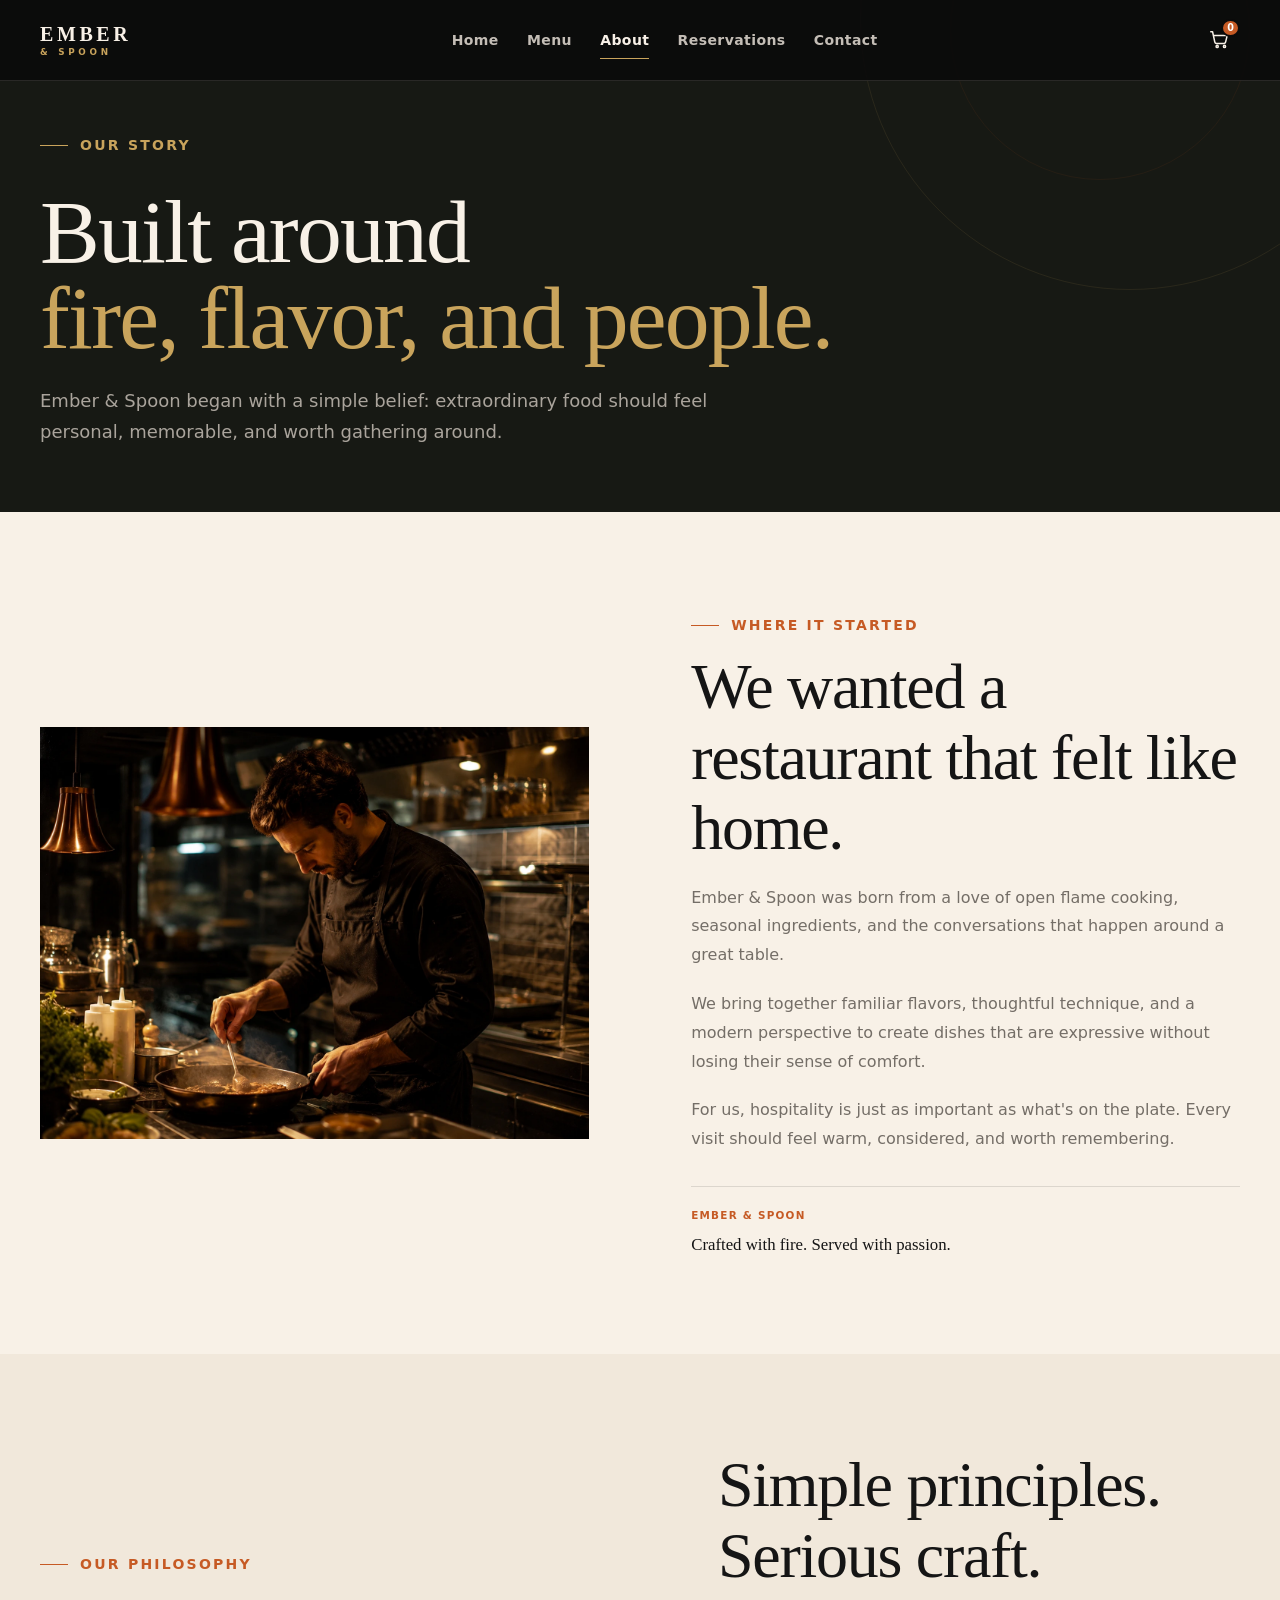
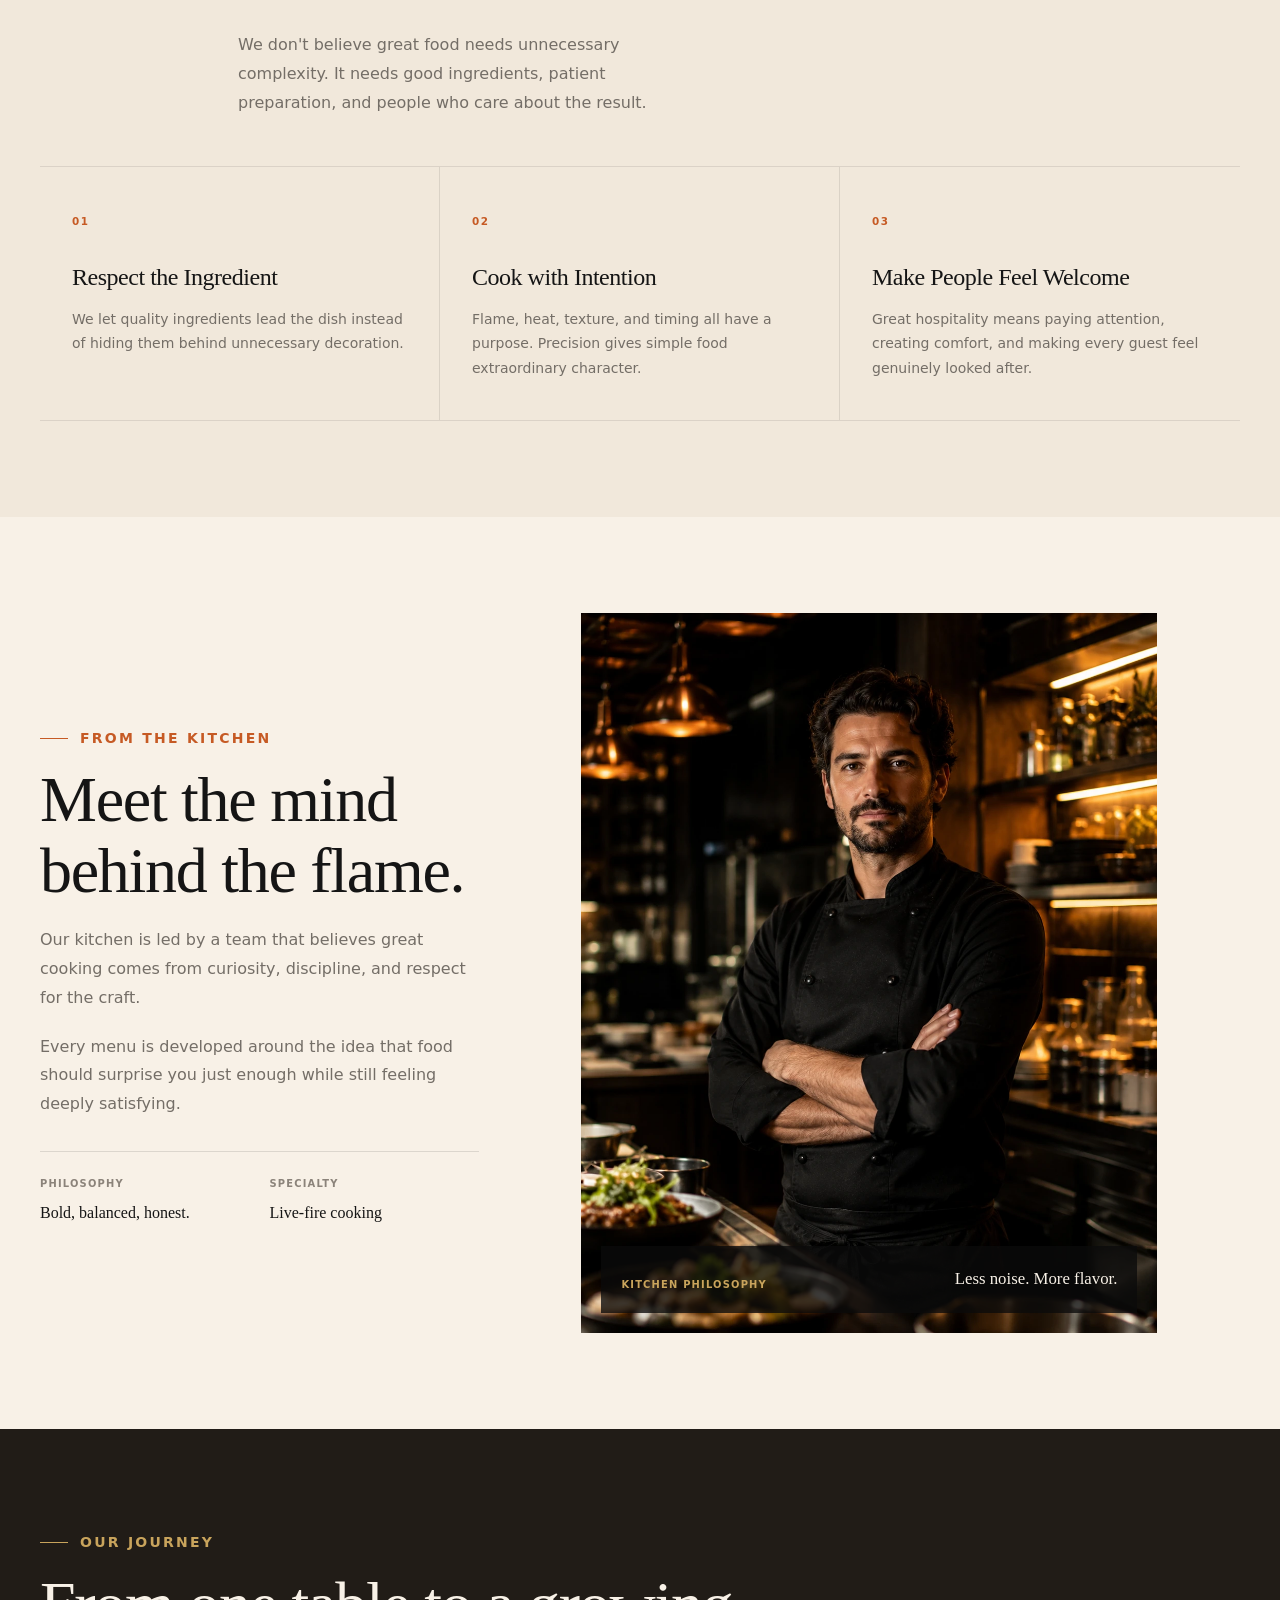
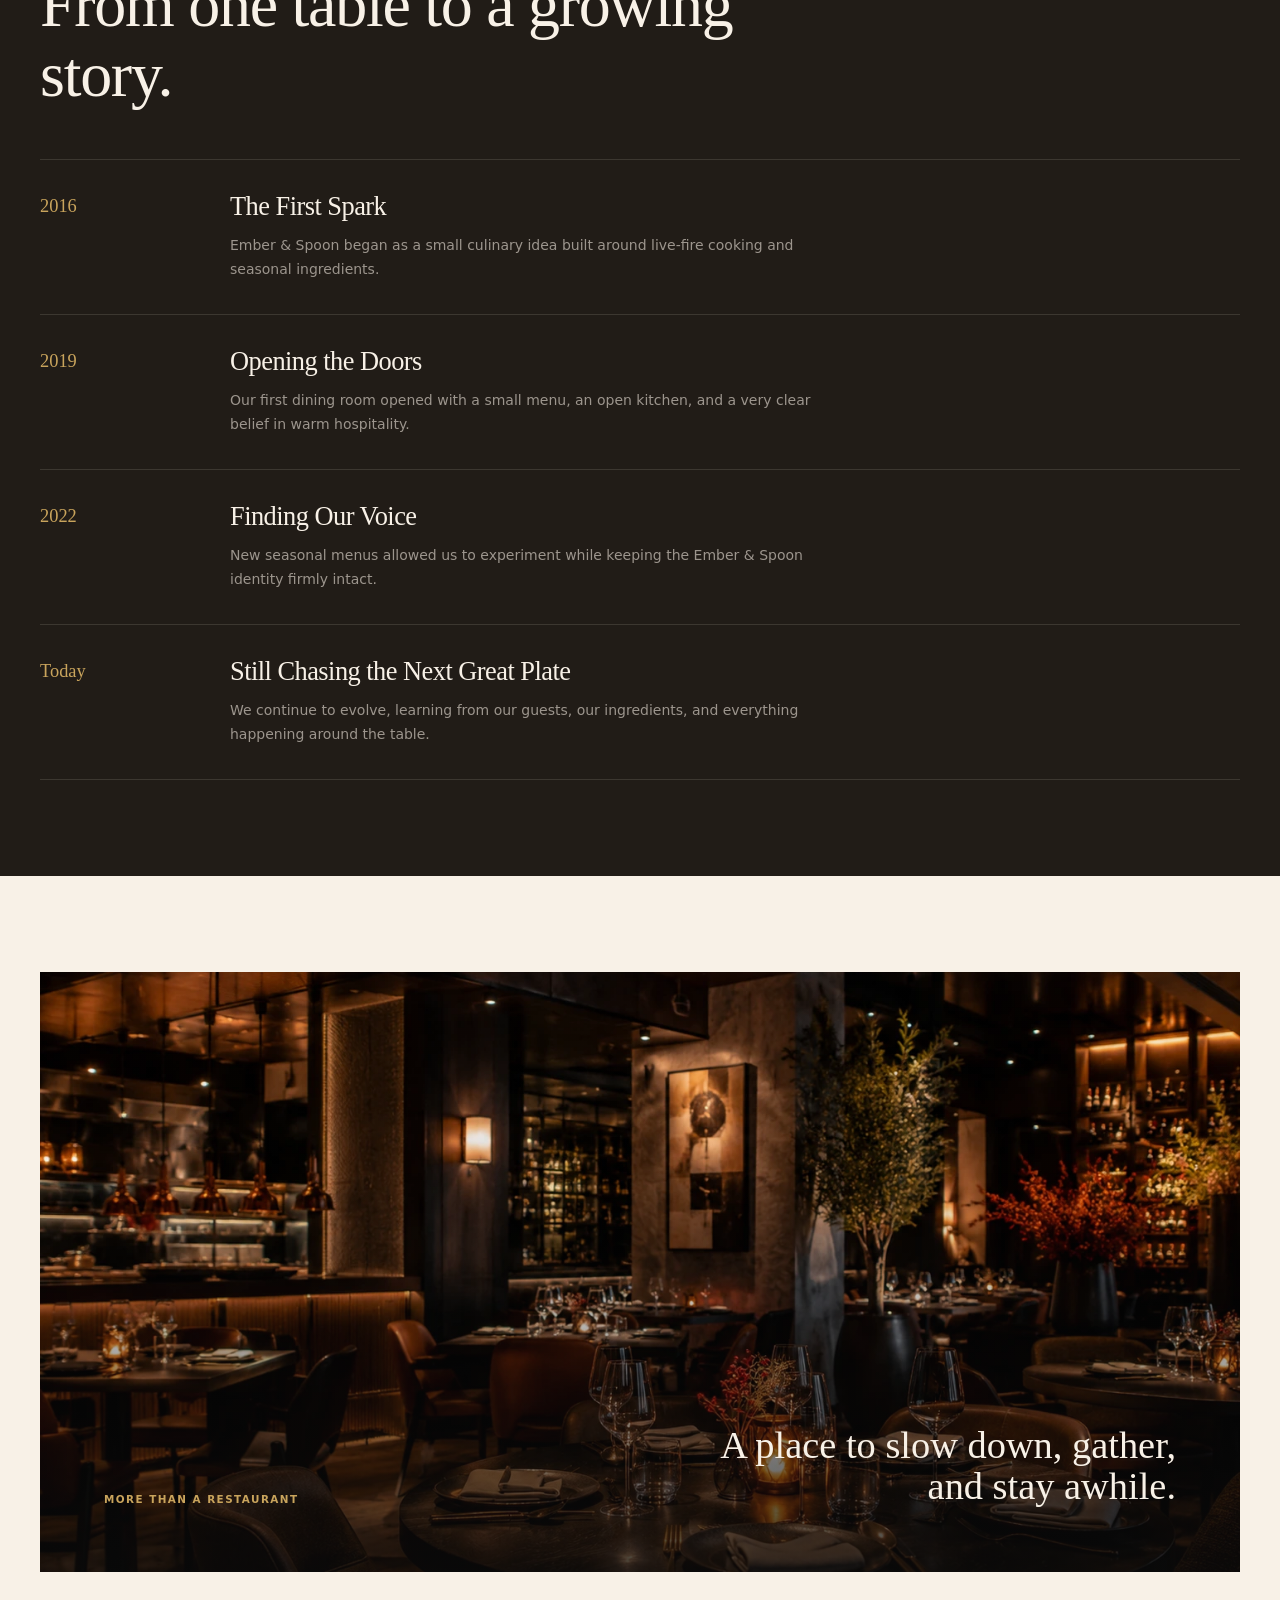
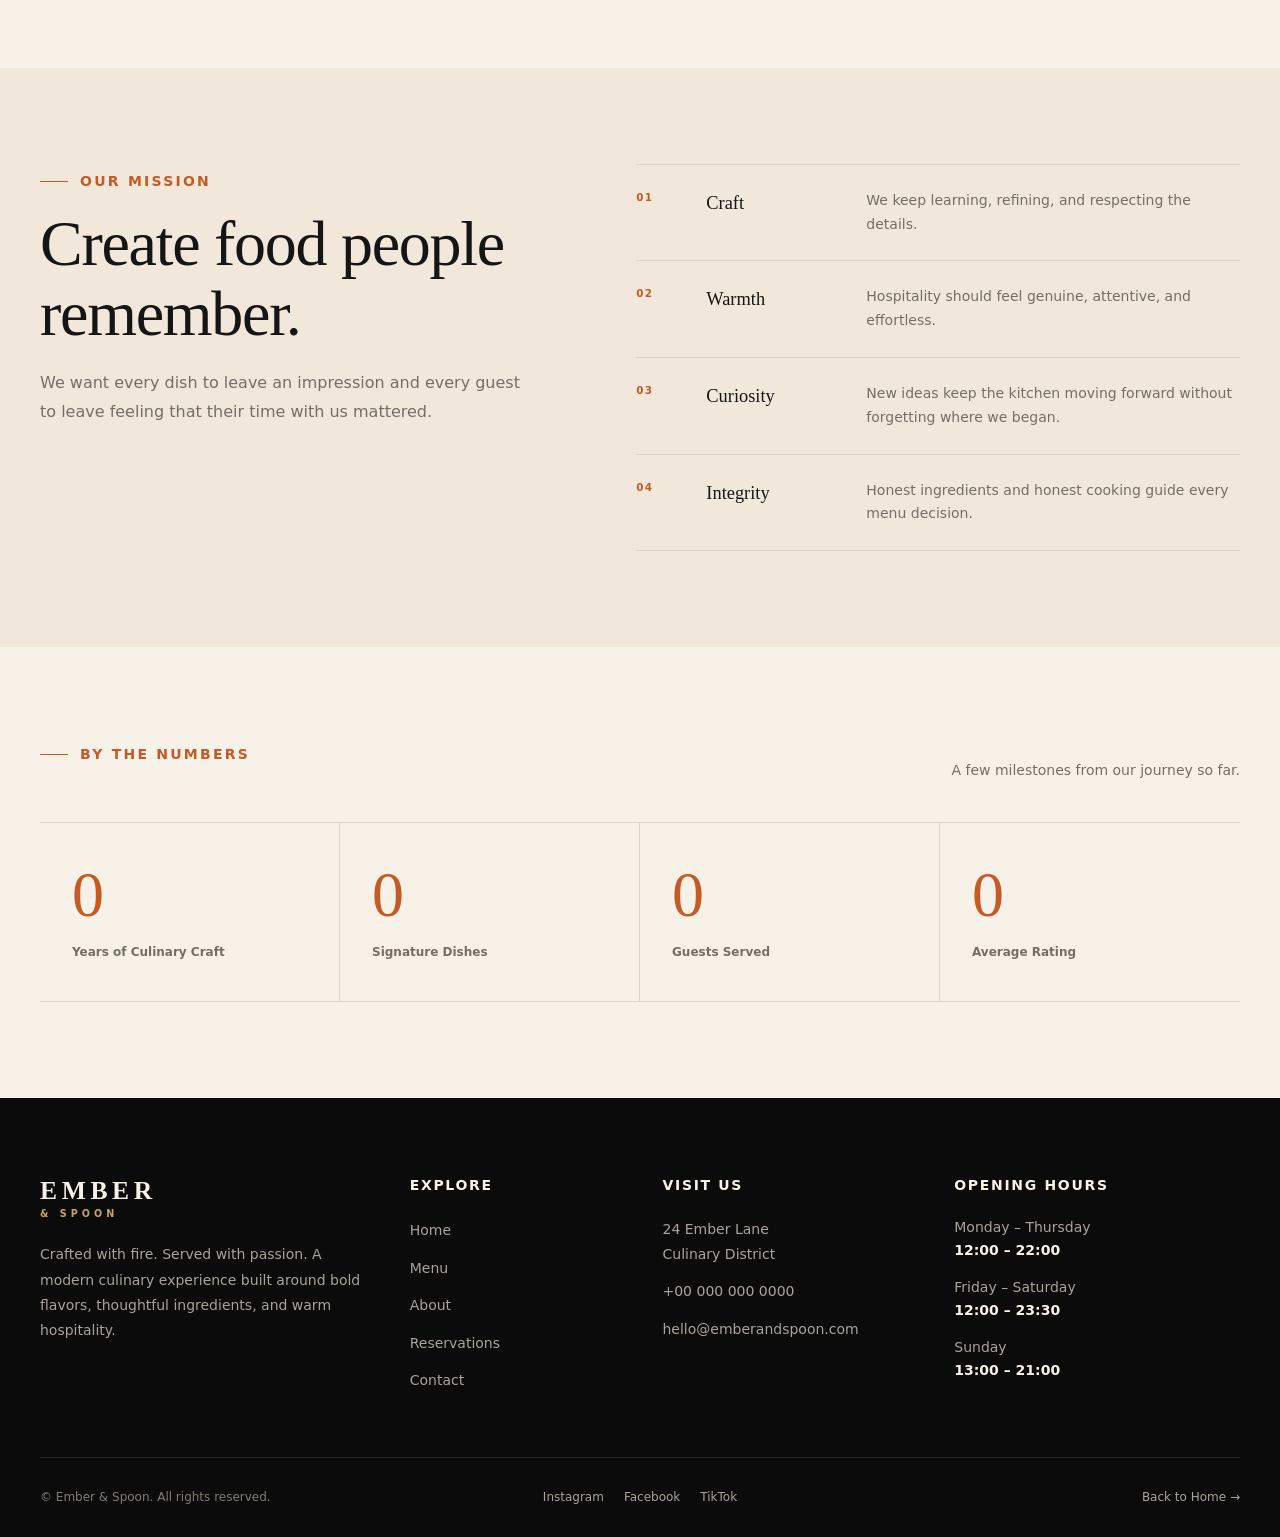
==== about.html @ 2949440d "commit" ====
<!DOCTYPE html>
<html lang="en">

<head>

    <meta charset="UTF-8">

    <meta
        name="viewport"
        content="width=device-width, initial-scale=1.0"
    >

    <meta
        name="description"
        content="Discover the story, philosophy, chefs, and values behind Ember & Spoon."
    >

    <title>About | Ember & Spoon</title>

    <link
        rel="stylesheet"
        href="css/style.css"
    >

</head>


<body>

    <!-- =====================================================
         HEADER / NAVIGATION
         ===================================================== -->

    <header
        class="site-header"
        id="site-header"
    >

        <nav
            class="navbar container"
            aria-label="Main navigation"
        >

            <a
                href="index.html"
                class="navbar-logo"
                aria-label="Ember & Spoon Home"
            >

                <span class="navbar-logo-main">
                    EMBER
                </span>

                <span class="navbar-logo-sub">
                    & SPOON
                </span>

            </a>


            <div
                class="navbar-nav"
                id="main-navigation"
            >

                <a
                    href="index.html"
                    class="navbar-link"
                >
                    Home
                </a>


                <a
                    href="menu.html"
                    class="navbar-link"
                >
                    Menu
                </a>


                <a
                    href="about.html"
                    class="navbar-link active"
                    aria-current="page"
                >
                    About
                </a>


                <a
                    href="reservations.html"
                    class="navbar-link"
                >
                    Reservations
                </a>


                <a
                    href="contact.html"
                    class="navbar-link"
                >
                    Contact
                </a>

            </div>


            <div class="navbar-actions">

                <a
                    href="cart.html"
                    class="navbar-cart"
                    aria-label="Shopping cart"
                >

                    <svg
                        class="cart-icon"
                        viewBox="0 0 24 24"
                        aria-hidden="true"
                        focusable="false"
                    >

                        <path
                            d="M3 3h2l2.4 11.2a2 2 0 0 0 2 1.6h7.8a2 2 0 0 0 2-1.6L21 7H6"
                        ></path>

                        <circle
                            cx="10"
                            cy="19"
                            r="1.2"
                        ></circle>

                        <circle
                            cx="18"
                            cy="19"
                            r="1.2"
                        ></circle>

                    </svg>


                    <span
                        class="cart-count"
                        id="cart-count"
                        aria-label="0 items in cart"
                    >
                        0
                    </span>

                </a>


                <button
                    class="navbar-toggle"
                    id="navbar-toggle"
                    type="button"
                    aria-label="Open navigation menu"
                    aria-expanded="false"
                    aria-controls="main-navigation"
                >

                    <span></span>
                    <span></span>
                    <span></span>

                </button>

            </div>

        </nav>

    </header>


    <!-- =====================================================
         MAIN CONTENT
         ===================================================== -->

    <main>

        <!-- About Hero -->

        <section class="about-hero">

            <div class="container">

                <div class="about-hero-content">

                    <span class="section-label">
                        Our Story
                    </span>

                    <h1 class="about-hero-title">
                        Built around
                        <span>fire, flavor, and people.</span>
                    </h1>

                    <p class="about-hero-description">
                        Ember & Spoon began with a simple belief:
                        extraordinary food should feel personal,
                        memorable, and worth gathering around.
                    </p>

                </div>

            </div>

        </section>


        <!-- =================================================
             OUR STORY
             ================================================= -->

        <section class="about-story section">

            <div class="container">

                <div class="about-story-grid">

                    <div class="about-story-image-wrapper">

                        <img
                            src="images/about-story.webp"
                            alt="Chef preparing food in the Ember & Spoon kitchen"
                            class="about-story-image"
                            loading="lazy"
                        >

                    </div>


                    <div class="about-story-content">

                        <span class="section-label">
                            Where It Started
                        </span>

                        <h2 class="section-title">
                            We wanted a restaurant
                            <span>that felt like home.</span>
                        </h2>

                        <p>
                            Ember & Spoon was born from a love of
                            open flame cooking, seasonal ingredients,
                            and the conversations that happen around
                            a great table.
                        </p>

                        <p>
                            We bring together familiar flavors,
                            thoughtful technique, and a modern
                            perspective to create dishes that are
                            expressive without losing their sense
                            of comfort.
                        </p>

                        <p>
                            For us, hospitality is just as important
                            as what's on the plate. Every visit should
                            feel warm, considered, and worth remembering.
                        </p>


                        <div class="about-story-signature">

                            <span>
                                Ember & Spoon
                            </span>

                            <strong>
                                Crafted with fire. Served with passion.
                            </strong>

                        </div>

                    </div>

                </div>

            </div>

        </section>


        <!-- =================================================
             PHILOSOPHY
             ================================================= -->

        <section class="about-philosophy section">

            <div class="container">

                <div class="about-philosophy-header">

                    <span class="section-label">
                        Our Philosophy
                    </span>

                    <h2 class="section-title">
                        Simple principles.
                        <span>Serious craft.</span>
                    </h2>

                    <p>
                        We don't believe great food needs unnecessary
                        complexity. It needs good ingredients, patient
                        preparation, and people who care about the result.
                    </p>

                </div>


                <div class="philosophy-grid">

                    <article class="philosophy-item">

                        <span class="philosophy-number">
                            01
                        </span>

                        <h3>
                            Respect the Ingredient
                        </h3>

                        <p>
                            We let quality ingredients lead the dish
                            instead of hiding them behind unnecessary
                            decoration.
                        </p>

                    </article>


                    <article class="philosophy-item">

                        <span class="philosophy-number">
                            02
                        </span>

                        <h3>
                            Cook with Intention
                        </h3>

                        <p>
                            Flame, heat, texture, and timing all have
                            a purpose. Precision gives simple food
                            extraordinary character.
                        </p>

                    </article>


                    <article class="philosophy-item">

                        <span class="philosophy-number">
                            03
                        </span>

                        <h3>
                            Make People Feel Welcome
                        </h3>

                        <p>
                            Great hospitality means paying attention,
                            creating comfort, and making every guest
                            feel genuinely looked after.
                        </p>

                    </article>

                </div>

            </div>

        </section>


        <!-- =================================================
             CHEF
             ================================================= -->

        <section class="about-chef section">

            <div class="container">

                <div class="about-chef-grid">

                    <div class="about-chef-content">

                        <span class="section-label">
                            From The Kitchen
                        </span>

                        <h2 class="section-title">
                            Meet the mind
                            <span>behind the flame.</span>
                        </h2>

                        <p>
                            Our kitchen is led by a team that believes
                            great cooking comes from curiosity,
                            discipline, and respect for the craft.
                        </p>

                        <p>
                            Every menu is developed around the idea
                            that food should surprise you just enough
                            while still feeling deeply satisfying.
                        </p>


                        <div class="chef-details">

                            <div>

                                <span>
                                    Philosophy
                                </span>

                                <strong>
                                    Bold, balanced, honest.
                                </strong>

                            </div>


                            <div>

                                <span>
                                    Specialty
                                </span>

                                <strong>
                                    Live-fire cooking
                                </strong>

                            </div>

                        </div>

                    </div>


                    <div class="about-chef-image-wrapper">

                        <img
                            src="images/chef.webp"
                            alt="Ember & Spoon chef in the restaurant kitchen"
                            class="about-chef-image"
                            loading="lazy"
                        >

                        <div class="chef-image-caption">

                            <span>
                                Kitchen Philosophy
                            </span>

                            <strong>
                                Less noise. More flavor.
                            </strong>

                        </div>

                    </div>

                </div>

            </div>

        </section>


        <!-- =================================================
             TIMELINE
             ================================================= -->

        <section class="about-timeline section">

            <div class="container">

                <div class="about-timeline-header">

                    <span class="section-label">
                        Our Journey
                    </span>

                    <h2 class="section-title">
                        From one table
                        <span>to a growing story.</span>
                    </h2>

                </div>


                <div class="timeline">

                    <article class="timeline-item">

                        <span class="timeline-year">
                            2016
                        </span>

                        <div class="timeline-content">

                            <h3>
                                The First Spark
                            </h3>

                            <p>
                                Ember & Spoon began as a small
                                culinary idea built around live-fire
                                cooking and seasonal ingredients.
                            </p>

                        </div>

                    </article>


                    <article class="timeline-item">

                        <span class="timeline-year">
                            2019
                        </span>

                        <div class="timeline-content">

                            <h3>
                                Opening the Doors
                            </h3>

                            <p>
                                Our first dining room opened with
                                a small menu, an open kitchen, and
                                a very clear belief in warm hospitality.
                            </p>

                        </div>

                    </article>


                    <article class="timeline-item">

                        <span class="timeline-year">
                            2022
                        </span>

                        <div class="timeline-content">

                            <h3>
                                Finding Our Voice
                            </h3>

                            <p>
                                New seasonal menus allowed us to
                                experiment while keeping the
                                Ember & Spoon identity firmly intact.
                            </p>

                        </div>

                    </article>


                    <article class="timeline-item">

                        <span class="timeline-year">
                            Today
                        </span>

                        <div class="timeline-content">

                            <h3>
                                Still Chasing the Next Great Plate
                            </h3>

                            <p>
                                We continue to evolve, learning from
                                our guests, our ingredients, and
                                everything happening around the table.
                            </p>

                        </div>

                    </article>

                </div>

            </div>

        </section>


        <!-- =================================================
             RESTAURANT IMAGE
             ================================================= -->

        <section class="about-atmosphere section">

            <div class="container">

                <div class="about-atmosphere-image-wrapper">

                    <img
                        src="images/restaurant.webp"
                        alt="Warm modern dining room at Ember & Spoon"
                        class="about-atmosphere-image"
                        loading="lazy"
                    >

                    <div class="about-atmosphere-overlay">

                        <span>
                            More Than A Restaurant
                        </span>

                        <strong>
                            A place to slow down,
                            gather, and stay awhile.
                        </strong>

                    </div>

                </div>

            </div>

        </section>


        <!-- =================================================
             MISSION + VALUES
             ================================================= -->

        <section class="about-values section">

            <div class="container">

                <div class="about-values-grid">

                    <div class="about-mission">

                        <span class="section-label">
                            Our Mission
                        </span>

                        <h2 class="section-title">
                            Create food people
                            <span>remember.</span>
                        </h2>

                        <p>
                            We want every dish to leave an impression
                            and every guest to leave feeling that their
                            time with us mattered.
                        </p>

                    </div>


                    <div class="about-values-list">

                        <div class="value-row">

                            <span>
                                01
                            </span>

                            <strong>
                                Craft
                            </strong>

                            <p>
                                We keep learning, refining,
                                and respecting the details.
                            </p>

                        </div>


                        <div class="value-row">

                            <span>
                                02
                            </span>

                            <strong>
                                Warmth
                            </strong>

                            <p>
                                Hospitality should feel genuine,
                                attentive, and effortless.
                            </p>

                        </div>


                        <div class="value-row">

                            <span>
                                03
                            </span>

                            <strong>
                                Curiosity
                            </strong>

                            <p>
                                New ideas keep the kitchen moving
                                forward without forgetting where
                                we began.
                            </p>

                        </div>


                        <div class="value-row">

                            <span>
                                04
                            </span>

                            <strong>
                                Integrity
                            </strong>

                            <p>
                                Honest ingredients and honest
                                cooking guide every menu decision.
                            </p>

                        </div>

                    </div>

                </div>

            </div>

        </section>


        <!-- =================================================
             STATISTICS
             ================================================= -->

        <section class="about-stats section">

            <div class="container">

                <div class="about-stats-header">

                    <span class="section-label">
                        By The Numbers
                    </span>

                    <p>
                        A few milestones from our journey so far.
                    </p>

                </div>


                <div class="about-stats-grid">

                    <article class="about-stat">

                        <strong
                            class="about-stat-number"
                            data-counter="10"
                            data-suffix="+"
                        >
                            0
                        </strong>

                        <span>
                            Years of Culinary Craft
                        </span>

                    </article>


                    <article class="about-stat">

                        <strong
                            class="about-stat-number"
                            data-counter="50"
                            data-suffix="+"
                        >
                            0
                        </strong>

                        <span>
                            Signature Dishes
                        </span>

                    </article>


                    <article class="about-stat">

                        <strong
                            class="about-stat-number"
                            data-counter="20"
                            data-suffix="K+"
                        >
                            0
                        </strong>

                        <span>
                            Guests Served
                        </span>

                    </article>


                    <article class="about-stat">

                        <strong
                            class="about-stat-number"
                            data-counter="4.9"
                            data-suffix="/5"
                        >
                            0
                        </strong>

                        <span>
                            Average Rating
                        </span>

                    </article>

                </div>

            </div>

        </section>

    </main>


    <!-- =====================================================
         FOOTER
         ===================================================== -->

    <footer class="site-footer">

        <div class="container">

            <div class="footer-main">

                <div class="footer-brand">

                    <a
                        href="index.html"
                        class="footer-logo"
                        aria-label="Ember & Spoon Home"
                    >

                        <span class="footer-logo-main">
                            EMBER
                        </span>

                        <span class="footer-logo-sub">
                            & SPOON
                        </span>

                    </a>

                    <p class="footer-description">
                        Crafted with fire. Served with passion.
                        A modern culinary experience built around
                        bold flavors, thoughtful ingredients, and
                        warm hospitality.
                    </p>

                </div>


                <div class="footer-column">

                    <h2 class="footer-heading">
                        Explore
                    </h2>

                    <ul class="footer-links">

                        <li>
                            <a href="index.html">
                                Home
                            </a>
                        </li>

                        <li>
                            <a href="menu.html">
                                Menu
                            </a>
                        </li>

                        <li>
                            <a href="about.html">
                                About
                            </a>
                        </li>

                        <li>
                            <a href="reservations.html">
                                Reservations
                            </a>
                        </li>

                        <li>
                            <a href="contact.html">
                                Contact
                            </a>
                        </li>

                    </ul>

                </div>


                <div class="footer-column">

                    <h2 class="footer-heading">
                        Visit Us
                    </h2>

                    <address class="footer-contact">

                        <p>
                            24 Ember Lane
                            <br>
                            Culinary District
                        </p>

                        <a href="tel:+0000000000">
                            +00 000 000 0000
                        </a>

                        <a href="mailto:hello@emberandspoon.com">
                            hello@emberandspoon.com
                        </a>

                    </address>

                </div>


                <div class="footer-column">

                    <h2 class="footer-heading">
                        Opening Hours
                    </h2>

                    <div class="footer-hours">

                        <div class="footer-hours-row">

                            <span>
                                Monday – Thursday
                            </span>

                            <span>
                                12:00 – 22:00
                            </span>

                        </div>


                        <div class="footer-hours-row">

                            <span>
                                Friday – Saturday
                            </span>

                            <span>
                                12:00 – 23:30
                            </span>

                        </div>


                        <div class="footer-hours-row">

                            <span>
                                Sunday
                            </span>

                            <span>
                                13:00 – 21:00
                            </span>

                        </div>

                    </div>

                </div>

            </div>


            <div class="footer-bottom">

                <p>
                    © <span id="current-year"></span>
                    Ember & Spoon. All rights reserved.
                </p>


                <div class="footer-socials">

                    <a
                        href="#"
                        aria-label="Instagram"
                    >
                        Instagram
                    </a>

                    <a
                        href="#"
                        aria-label="Facebook"
                    >
                        Facebook
                    </a>

                    <a
                        href="#"
                        aria-label="TikTok"
                    >
                        TikTok
                    </a>

                </div>


                <a
                    href="index.html"
                    class="footer-top-link"
                >
                    Back to Home →
                </a>

            </div>

        </div>

    </footer>


    <script src="js/script.js"></script>

</body>

</html>
---- css/style.css ----
/* =========================================================
   EMBER & SPOON
   Global Design System
   ========================================================= */


/* =========================================================
   1. CSS VARIABLES
   ---------------------------------------------------------
   CSS variables allow us to define our brand values once
   and reuse them throughout the entire website.
   ========================================================= */

:root {

    /* ---------- Brand Colors ---------- */

    --color-bg-dark: #0B0B0B;
    --color-bg-dark-soft: #141311;

    --color-cream: #F8F1E7;
    --color-cream-soft: #EFE5D7;

    --color-ember: #C65A24;
    --color-copper: #A64B2A;
    --color-gold: #C9A45C;
    --color-green: #6F7D54;

    /* ---------- Neutral Colors ---------- */

    --color-white: #FFFFFF;
    --color-black: #000000;

    --color-text-dark: #151515;
    --color-text-light: #F8F1E7;
    --color-text-muted: #8D8881;

    --color-border-dark: rgba(248, 241, 231, 0.12);
    --color-border-light: rgba(21, 21, 21, 0.12);

    /* ---------- Typography ---------- */

    --font-display:
        Georgia,
        "Times New Roman",
        serif;

    --font-body:
        Inter,
        ui-sans-serif,
        system-ui,
        -apple-system,
        BlinkMacSystemFont,
        "Segoe UI",
        sans-serif;

    /* ---------- Font Sizes ---------- */

    --text-xs: 0.75rem;
    --text-sm: 0.875rem;
    --text-base: 1rem;
    --text-lg: 1.125rem;
    --text-xl: 1.35rem;
    --text-2xl: 1.75rem;
    --text-3xl: 2.25rem;
    --text-4xl: 3rem;
    --text-5xl: 4rem;
    --text-6xl: 5.5rem;

    /* ---------- Line Heights ---------- */

    --leading-tight: 1.1;
    --leading-snug: 1.3;
    --leading-normal: 1.6;
    --leading-relaxed: 1.8;

    /* ---------- Spacing ---------- */

    --space-1: 0.25rem;
    --space-2: 0.5rem;
    --space-3: 0.75rem;
    --space-4: 1rem;
    --space-5: 1.25rem;
    --space-6: 1.5rem;
    --space-8: 2rem;
    --space-10: 2.5rem;
    --space-12: 3rem;
    --space-16: 4rem;
    --space-20: 5rem;
    --space-24: 6rem;
    --space-32: 8rem;

    /* ---------- Layout ---------- */

    --container-width: 1200px;
    --container-wide: 1400px;

    --header-height: 80px;

    /* ---------- Border Radius ---------- */

    --radius-sm: 4px;
    --radius-md: 8px;
    --radius-lg: 12px;

    /* ---------- Shadows ---------- */

    --shadow-soft:
        0 10px 30px rgba(0, 0, 0, 0.08);

    --shadow-medium:
        0 20px 50px rgba(0, 0, 0, 0.14);

    /* ---------- Transitions ---------- */

    --transition-fast: 180ms ease;
    --transition-base: 300ms ease;
    --transition-slow: 500ms ease;

    /* ---------- Z-index ---------- */

    --z-base: 1;
    --z-header: 1000;
    --z-overlay: 1100;
    --z-modal: 1200;
}


/* =========================================================
   2. GLOBAL RESET
   ========================================================= */

*,
*::before,
*::after {
    margin: 0;
    padding: 0;
    box-sizing: border-box;
}


html {
    scroll-behavior: smooth;
    scroll-padding-top: var(--header-height);
}


body {
    min-height: 100vh;

    background-color: var(--color-cream);
    color: var(--color-text-dark);

    font-family: var(--font-body);
    font-size: var(--text-base);
    line-height: var(--leading-normal);

    -webkit-font-smoothing: antialiased;
    text-rendering: optimizeLegibility;
}


/* =========================================================
   3. ACCESSIBILITY
   ========================================================= */

:focus-visible {
    outline: 2px solid var(--color-gold);
    outline-offset: 4px;
}


/* =========================================================
   4. BASIC ELEMENTS
   ========================================================= */

img,
picture,
svg,
video,
canvas {
    display: block;
    max-width: 100%;
}


img {
    height: auto;
}


button,
input,
textarea,
select {
    font: inherit;
}


button {
    border: 0;
    background: none;
    cursor: pointer;
}


a {
    color: inherit;
    text-decoration: none;
}


ul,
ol {
    list-style: none;
}


p {
    max-width: 70ch;
}


/* =========================================================
   5. TYPOGRAPHY
   ========================================================= */

h1,
h2,
h3,
h4,
h5,
h6 {
    font-family: var(--font-display);
    font-weight: 500;
    line-height: var(--leading-tight);
    letter-spacing: -0.02em;
}


h1 {
    font-size: clamp(
        3rem,
        7vw,
        var(--text-6xl)
    );
}


h2 {
    font-size: clamp(
        2.25rem,
        5vw,
        var(--text-5xl)
    );
}


h3 {
    font-size: clamp(
        1.5rem,
        3vw,
        var(--text-3xl)
    );
}


h4 {
    font-size: var(--text-xl);
}


.text-muted {
    color: var(--color-text-muted);
}


/* =========================================================
   6. LAYOUT CONTAINERS
   ========================================================= */

.container {
    width: min(
        calc(100% - 3rem),
        var(--container-width)
    );

    margin-inline: auto;
}


.container-wide {
    width: min(
        calc(100% - 3rem),
        var(--container-wide)
    );

    margin-inline: auto;
}


.section {
    padding-block: var(--space-24);
}


.section-sm {
    padding-block: var(--space-16);
}


/* =========================================================
   7. SECTION HEADERS
   ========================================================= */

.section-header {
    margin-bottom: var(--space-12);
}


.section-label {
    display: inline-flex;
    align-items: center;
    gap: var(--space-3);

    margin-bottom: var(--space-4);

    color: var(--color-ember);

    font-size: var(--text-sm);
    font-weight: 700;
    letter-spacing: 0.16em;
    text-transform: uppercase;
}


.section-label::before {
    content: "";

    width: 28px;
    height: 1px;

    background-color: currentColor;
}


.section-title {
    max-width: 760px;
}


.section-description {
    margin-top: var(--space-5);

    color: #68645F;
    font-size: var(--text-lg);
}


/* =========================================================
   8. BUTTON SYSTEM
   ========================================================= */

.btn {
    display: inline-flex;
    align-items: center;
    justify-content: center;
    gap: var(--space-3);

    min-height: 50px;
    padding: 0.8rem 1.4rem;

    border: 1px solid transparent;
    border-radius: var(--radius-sm);

    font-size: var(--text-sm);
    font-weight: 700;

    letter-spacing: 0.04em;

    transition:
        transform var(--transition-fast),
        background-color var(--transition-base),
        color var(--transition-base),
        border-color var(--transition-base),
        box-shadow var(--transition-base);
}


.btn:hover {
    transform: translateY(-2px);
}


.btn:active {
    transform: translateY(0);
}


/* Primary Button */

.btn-primary {
    background-color: var(--color-ember);
    color: var(--color-white);
}


.btn-primary:hover {
    background-color: var(--color-copper);
    box-shadow: var(--shadow-soft);
}


/* Dark Button */

.btn-dark {
    background-color: var(--color-bg-dark);
    color: var(--color-cream);
}


.btn-dark:hover {
    background-color: #24211D;
}


/* Outline Button */

.btn-outline {
    border-color: currentColor;
    color: inherit;
}


.btn-outline:hover {
    background-color: var(--color-bg-dark);
    color: var(--color-cream);
}


/* =========================================================
   9. IMAGE UTILITIES
   ========================================================= */

.image-cover {
    width: 100%;
    height: 100%;
    object-fit: cover;
}


.image-contain {
    width: 100%;
    height: 100%;
    object-fit: contain;
}


/* =========================================================
   10. VISUALLY HIDDEN CONTENT
   ---------------------------------------------------------
   Useful for accessibility elements that should be
   available to screen readers but not visible visually.
   ========================================================= */

.sr-only {
    position: absolute;

    width: 1px;
    height: 1px;

    padding: 0;
    margin: -1px;

    overflow: hidden;

    clip: rect(0, 0, 0, 0);

    white-space: nowrap;

    border: 0;
}


/* =========================================================
   11. DARK SECTION
   ========================================================= */

.section-dark {
    background-color: var(--color-bg-dark);
    color: var(--color-text-light);
}


.section-dark .section-description {
    color: #B2ACA4;
}


/* =========================================================
   12. LIGHT SECTION
   ========================================================= */

.section-light {
    background-color: var(--color-cream);
    color: var(--color-text-dark);
}


/* =========================================================
   13. DECORATIVE DIVIDER
   ========================================================= */

.divider {
    width: 100%;
    height: 1px;

    background-color: var(--color-border-light);
}


.section-dark .divider {
    background-color: var(--color-border-dark);
}


/* =========================================================
   14. SCROLL REVEAL FOUNDATION
   ---------------------------------------------------------
   JavaScript will activate this later.
   ========================================================= */

.reveal {
    opacity: 0;

    transform: translateY(25px);

    transition:
        opacity 700ms ease,
        transform 700ms ease;
}


.reveal.is-visible {
    opacity: 1;
    transform: translateY(0);
}


/* =========================================================
   15. RESPONSIVE DESIGN
   ========================================================= */


/* ---------- Tablets ---------- */

@media (max-width: 900px) {

    .footer-main {
        grid-template-columns:
            repeat(2, minmax(0, 1fr));

        gap: var(--space-10);
    }

}

/* ---------- Mobile ---------- */

@media (max-width: 768px) {

    :root {
        --header-height: 72px;

        --text-lg: 1rem;

        --space-24: 4rem;
        --space-20: 4rem;
        --space-16: 3rem;
    }


    .container,
    .container-wide {
        width: min(
            calc(100% - 2rem),
            var(--container-width)
        );
    }


    .section {
        padding-block: var(--space-20);
    }


    .section-header {
        margin-bottom: var(--space-8);
    }


    .btn {
        min-height: 48px;
    }
}


/* ---------- Small Phones ---------- */

@media (max-width: 480px) {

    :root {
        --space-20: 3.5rem;
        --space-16: 2.5rem;
    }


    .container,
    .container-wide {
        width: min(
            calc(100% - 1.5rem),
            var(--container-width)
        );
    }


    h1 {
        font-size: clamp(
            2.5rem,
            13vw,
            4rem
        );
    }


    h2 {
        font-size: clamp(
            2rem,
            10vw,
            3rem
        );
    }


    .btn {
        width: 100%;
    }
    .hero-image-caption {
    flex-direction: column;

    gap: var(--space-2);
}


.hero-image-caption strong {
    text-align: left;
}
}
/* =========================================================
   16. SITE HEADER & NAVBAR
   ========================================================= */

.site-header {
    position: fixed;
    top: 0;
    left: 0;

    width: 100%;

    z-index: var(--z-header);

    background-color: rgba(11, 11, 11, 0.92);

    border-bottom: 1px solid var(--color-border-dark);

    transition:
        background-color var(--transition-base),
        border-color var(--transition-base),
        box-shadow var(--transition-base),
        backdrop-filter var(--transition-base);
}

/*
    This class will be added by JavaScript when the
    visitor scrolls down the page.
*/

.site-header.is-scrolled {
    background-color: rgba(11, 11, 11, 0.94);

    border-bottom-color: var(--color-border-dark);

    box-shadow:
        0 8px 30px rgba(0, 0, 0, 0.18);

    backdrop-filter: blur(12px);
}


/* ---------- Main Navbar Layout ---------- */

.navbar {
    min-height: var(--header-height);

    display: flex;
    align-items: center;
    justify-content: space-between;

    gap: var(--space-8);
}


/* =========================================================
   LOGO
   ========================================================= */

.navbar-logo {
    display: inline-flex;
    flex-direction: column;

    flex-shrink: 0;

    color: var(--color-cream);

    line-height: 1;

    transition:
        opacity var(--transition-fast),
        transform var(--transition-fast);
}


.navbar-logo:hover {
    opacity: 0.9;
    transform: translateY(-1px);
}


.navbar-logo-main {
    font-family: var(--font-display);

    font-size: 1.25rem;
    font-weight: 600;

    letter-spacing: 0.18em;
}


.navbar-logo-sub {
    margin-top: 0.25rem;

    color: var(--color-gold);

    font-size: 0.55rem;
    font-weight: 700;

    letter-spacing: 0.42em;
}


/* =========================================================
   DESKTOP NAVIGATION
   ========================================================= */

.navbar-nav {
    display: flex;
    align-items: center;
    justify-content: center;

    gap: clamp(
        1rem,
        2.2vw,
        2rem
    );

    margin-left: auto;
    margin-right: auto;
}


.navbar-link {
    position: relative;

    padding-block: 0.5rem;

    color: rgba(248, 241, 231, 0.78);

    font-size: var(--text-sm);
    font-weight: 600;

    letter-spacing: 0.03em;

    transition:
        color var(--transition-fast);
}


.navbar-link::after {
    content: "";

    position: absolute;

    left: 0;
    bottom: 0;

    width: 100%;
    height: 1px;

    background-color: var(--color-gold);

    transform: scaleX(0);
    transform-origin: center;

    transition:
        transform var(--transition-base);
}


.navbar-link:hover {
    color: var(--color-cream);
}


.navbar-link:hover::after,
.navbar-link.active::after {
    transform: scaleX(1);
}


.navbar-link.active {
    color: var(--color-cream);
}


/* =========================================================
   NAVBAR ACTIONS
   ========================================================= */

.navbar-actions {
    display: flex;
    align-items: center;

    gap: var(--space-5);

    flex-shrink: 0;
}


/* =========================================================
   CART
   ========================================================= */

.navbar-cart {
    position: relative;

    display: inline-flex;
    align-items: center;
    justify-content: center;

    width: 42px;
    height: 42px;

    color: var(--color-cream);

    transition:
        color var(--transition-fast),
        transform var(--transition-fast);
}


.navbar-cart:hover {
    color: var(--color-gold);

    transform: translateY(-1px);
}


.cart-icon {
    width: 22px;
    height: 22px;

    fill: none;

    stroke: currentColor;
    stroke-width: 1.6;

    stroke-linecap: round;
    stroke-linejoin: round;
}


/* ---------- Cart Count ---------- */

.cart-count {
    position: absolute;

    top: 0;
    right: 0;

    min-width: 18px;
    height: 18px;

    display: inline-flex;
    align-items: center;
    justify-content: center;

    padding-inline: 0.25rem;

    background-color: var(--color-ember);
    color: var(--color-white);

    border: 2px solid var(--color-bg-dark);

    border-radius: 50%;

    font-size: 0.6rem;
    font-weight: 800;

    line-height: 1;

    transition:
        transform var(--transition-fast);
}


.cart-count.has-items {
    transform: scale(1.08);
}


/* =========================================================
   MOBILE MENU BUTTON
   ========================================================= */

.navbar-toggle {
    display: none;

    width: 42px;
    height: 42px;

    flex-direction: column;
    align-items: center;
    justify-content: center;

    gap: 5px;

    color: var(--color-cream);
}


.navbar-toggle span {
    display: block;

    width: 22px;
    height: 1.5px;

    background-color: currentColor;

    transition:
        transform var(--transition-base),
        opacity var(--transition-base);
}


/* =========================================================
   MOBILE NAVIGATION
   ========================================================= */

@media (max-width: 900px) {

    .navbar {
        gap: var(--space-4);
    }


    .navbar-nav {
        position: absolute;

        top: calc(100% + 1px);
        left: 0;

        width: 100%;

        display: flex;
        flex-direction: column;
        align-items: stretch;

        gap: 0;

        padding: 0 1.5rem 1.5rem;

        background-color: rgba(11, 11, 11, 0.98);

        border-bottom:
            1px solid var(--color-border-dark);

        box-shadow:
            0 15px 35px rgba(0, 0, 0, 0.2);

        opacity: 0;
        visibility: hidden;

        transform: translateY(-10px);

        transition:
            opacity var(--transition-base),
            visibility var(--transition-base),
            transform var(--transition-base);
    }


    .navbar-nav.is-open {
        opacity: 1;
        visibility: visible;

        transform: translateY(0);
    }


    .navbar-link {
        width: 100%;

        padding: 1rem 0;

        border-bottom:
            1px solid var(--color-border-dark);
    }


    .navbar-link:last-child {
        border-bottom: 0;
    }


    .navbar-link::after {
        display: none;
    }


    .navbar-toggle {
        display: inline-flex;
    }


    /* ---------- Hamburger Animation ---------- */

    .navbar-toggle.is-open span:nth-child(1) {
        transform: translateY(6.5px) rotate(45deg);
    }


    .navbar-toggle.is-open span:nth-child(2) {
        opacity: 0;
    }


    .navbar-toggle.is-open span:nth-child(3) {
        transform: translateY(-6.5px) rotate(-45deg);
    }
}


/* =========================================================
   SMALL MOBILE NAVBAR
   ========================================================= */

@media (max-width: 480px) {

    .navbar {
        min-height: 68px;
    }


    .navbar-logo-main {
        font-size: 1.05rem;
    }


    .navbar-logo-sub {
        font-size: 0.48rem;
    }


    .navbar-actions {
        gap: var(--space-2);
    }
}
/* =========================================================
   17. SITE FOOTER
   ========================================================= */

.site-footer {
    padding-top: var(--space-20);

    background-color: var(--color-bg-dark);
    color: var(--color-text-light);
}


/* =========================================================
   FOOTER MAIN
   ========================================================= */

.footer-main {
    display: grid;

    grid-template-columns:
        minmax(0, 1.3fr)
        minmax(0, 0.85fr)
        minmax(0, 1fr)
        minmax(0, 1.1fr);

    gap: clamp(
        1.5rem,
        2.5vw,
        2.5rem
    );

    padding-bottom: var(--space-16);
}

/* =========================================================
   FOOTER BRAND
   ========================================================= */

.footer-brand {
    min-width: 0;

    max-width: 360px;
}

.footer-logo {
    display: inline-flex;

    flex-direction: column;

    color: var(--color-cream);

    line-height: 1;

    transition:
        opacity var(--transition-fast),
        transform var(--transition-fast);
}


.footer-logo:hover {
    opacity: 0.9;

    transform: translateY(-1px);
}


.footer-logo-main {
    font-family: var(--font-display);

    font-size: 1.6rem;

    font-weight: 600;

    letter-spacing: 0.18em;
}


.footer-logo-sub {
    margin-top: 0.35rem;

    color: var(--color-gold);

    font-size: 0.6rem;

    font-weight: 700;

    letter-spacing: 0.42em;
}


.footer-description {
    margin-top: var(--space-6);

    color: #A9A39B;

    font-size: var(--text-sm);

    line-height: var(--leading-relaxed);
}


/* =========================================================
   FOOTER COLUMNS
   ========================================================= */

.footer-column {
    min-width: 0;
}


.footer-heading {
    margin-bottom: var(--space-6);

    color: var(--color-cream);

    font-family: var(--font-body);

    font-size: var(--text-sm);

    font-weight: 700;

    letter-spacing: 0.12em;

    text-transform: uppercase;
}


.footer-links {
    display: flex;

    flex-direction: column;

    gap: var(--space-3);
}


.footer-links a {
    color: #A9A39B;

    font-size: var(--text-sm);

    transition:
        color var(--transition-fast),
        transform var(--transition-fast);
}


.footer-links a:hover {
    color: var(--color-gold);

    transform: translateX(3px);
}


/* =========================================================
   CONTACT
   ========================================================= */

.footer-contact {
    display: flex;

    flex-direction: column;

    gap: var(--space-3);

    color: #A9A39B;

    font-size: var(--text-sm);

    line-height: var(--leading-relaxed);

    font-style: normal;
}


.footer-contact a {
    transition:
        color var(--transition-fast);
}


.footer-contact a:hover {
    color: var(--color-gold);
}


/* =========================================================
   OPENING HOURS
   ========================================================= */

.footer-hours {
    display: flex;

    flex-direction: column;

    gap: var(--space-4);
}


.footer-hours-row {
    display: flex;

    flex-direction: column;

    gap: 0.2rem;

    color: #A9A39B;

    font-size: var(--text-sm);

    line-height: 1.45;
}

.footer-hours-row span:last-child {
    color: var(--color-cream);

    font-weight: 600;
}


/* =========================================================
   FOOTER BOTTOM
   ========================================================= */

.footer-bottom {
    min-height: 80px;

    display: grid;

    grid-template-columns:
        1fr
        auto
        1fr;

    align-items: center;

    gap: var(--space-6);

    border-top:
        1px solid var(--color-border-dark);

    color: #817C75;

    font-size: var(--text-xs);
}


.footer-socials {
    display: flex;

    align-items: center;

    justify-content: center;

    gap: var(--space-5);
}


.footer-socials a,
.footer-top-link {
    color: #A9A39B;

    transition:
        color var(--transition-fast);
}


.footer-socials a:hover,
.footer-top-link:hover {
    color: var(--color-gold);
}


.footer-top-link {
    justify-self: end;
}


/* =========================================================
   FOOTER RESPONSIVE
   ========================================================= */

@media (max-width: 1024px) {

    .footer-main {
        grid-template-columns:
            repeat(2, 1fr);

        gap: var(--space-10);
    }

}


@media (max-width: 768px) {

    .site-footer {
        padding-top: var(--space-16);
    }


    .footer-main {
        grid-template-columns: 1fr;

        gap: var(--space-10);

        padding-bottom: var(--space-12);
    }


    .footer-brand {
        max-width: 600px;
    }


    .footer-bottom {
        grid-template-columns: 1fr;

        justify-items: start;

        padding-block: var(--space-6);

        gap: var(--space-4);
    }


    .footer-socials {
        justify-content: flex-start;
    }


    .footer-top-link {
        justify-self: start;
    }

}


@media (max-width: 480px) {

    .footer-hours-row {
        gap: 0.15rem;
    }

}
/* =========================================================
   18. HOME HERO
   ========================================================= */

.hero {
    position: relative;

    min-height: 100vh;

    display: flex;
    align-items: center;

    overflow: hidden;

    padding-top: calc(
        var(--header-height) + var(--space-12)
    );

    padding-bottom: var(--space-16);

    background-color: var(--color-cream);

    color: var(--color-text-dark);
}


/* =========================================================
   HERO CONTAINER
   ========================================================= */

.hero-container {
    position: relative;

    z-index: 2;

    display: grid;

    grid-template-columns:
        minmax(0, 1fr)
        minmax(0, 1fr);

    align-items: center;

    gap: clamp(
        2.5rem,
        5vw,
        5rem
    );
}

/* =========================================================
   HERO CONTENT
   ========================================================= */

.hero-content {
    position: relative;

    z-index: 3;

    padding-block: var(--space-10);
}


/* =========================================================
   HERO EYEBROW
   ========================================================= */

.hero-eyebrow {
    display: inline-flex;

    align-items: center;

    gap: var(--space-3);

    margin-bottom: var(--space-6);

    color: var(--color-ember);

    font-size: var(--text-sm);

    font-weight: 700;

    letter-spacing: 0.14em;

    text-transform: uppercase;
}


.hero-eyebrow-line {
    width: 30px;

    height: 1px;

    background-color: currentColor;
}


/* =========================================================
   HERO TITLE
   ========================================================= */

.hero-title {
    max-width: 650px;

    margin: 0;

    font-family: var(--font-display);

    font-size: clamp(
        3rem,
        5.2vw,
        5.4rem
    );

    font-weight: 500;

    line-height: 1;

    letter-spacing: -0.035em;
}

.hero-title span {
    display: block;

    color: var(--color-ember);
}


/* =========================================================
   HERO DESCRIPTION
   ========================================================= */

.hero-description {
    max-width: 540px;

    margin-top: var(--space-6);

    color: #66615B;

    font-size: clamp(
        1rem,
        1.25vw,
        1.1rem
    );

    line-height: 1.75;
}

/* =========================================================
   HERO ACTIONS
   ========================================================= */

.hero-actions {
    display: flex;

    align-items: center;

    flex-wrap: wrap;

    gap: var(--space-4);

    margin-top: var(--space-8);
}


.hero-actions .btn-outline {
    border-color: var(--color-text-dark);
}


.hero-actions .btn-outline:hover {
    border-color: var(--color-bg-dark);

    background-color: var(--color-bg-dark);

    color: var(--color-cream);
}


/* =========================================================
   HERO TRUST DETAILS
   ========================================================= */

.hero-details {
    display: flex;

    align-items: center;

    gap: var(--space-6);

    margin-top: var(--space-12);

    padding-top: var(--space-6);

    border-top:
        1px solid var(--color-border-light);
}


.hero-detail {
    display: flex;

    flex-direction: column;

    gap: 0.25rem;
}


.hero-detail strong {
    color: var(--color-text-dark);

    font-family: var(--font-display);

    font-size: 1.4rem;

    font-weight: 600;
}


.hero-detail span {
    color: #79736C;

    font-size: var(--text-xs);

    font-weight: 600;

    letter-spacing: 0.04em;
}


.hero-detail-divider {
    width: 1px;

    height: 34px;

    background-color:
        var(--color-border-light);
}


/* =========================================================
   HERO VISUAL
   ========================================================= */

.hero-visual {
    position: relative;

    min-width: 0;

    padding: var(--space-6);
}


/* =========================================================
   HERO IMAGE WRAPPER
   ========================================================= */

.hero-image-wrapper {
    position: relative;

    width: 100%;

    aspect-ratio: 4 / 5;

    overflow: hidden;

    border-radius: var(--radius-lg);

    background-color:
        var(--color-bg-dark);

    box-shadow:
        0 30px 70px rgba(0, 0, 0, 0.18);
}


.hero-image-wrapper::after {
    content: "";

    position: absolute;

    inset: 0;

    background:
        linear-gradient(
            135deg,
            rgba(0, 0, 0, 0.05),
            rgba(0, 0, 0, 0.28)
        );

    pointer-events: none;
}


.hero-image {
    width: 100%;

    height: 100%;

    object-fit: cover;

    transition:
        transform 800ms ease;
}


.hero-image-wrapper:hover .hero-image {
    transform: scale(1.025);
}

/* =========================================================
   HERO DECORATION
   ========================================================= */

.hero-decoration {
    position: absolute;

    top: 8%;

    right: -12%;

    width: 420px;

    height: 420px;

    border:
        1px solid rgba(166, 75, 42, 0.12);

    border-radius: 50%;

    pointer-events: none;
}


.hero-decoration::before,
.hero-decoration::after {
    content: "";

    position: absolute;

    border-radius: 50%;

    border:
        1px solid rgba(201, 164, 92, 0.12);
}


.hero-decoration::before {
    inset: 45px;
}


.hero-decoration::after {
    inset: 95px;
}


/* =========================================================
   HERO RESPONSIVE — TABLET
   ========================================================= */

@media (max-width: 1024px) {

    .hero {
        padding-top: calc(
            var(--header-height) + var(--space-8)
        );
    }


    .hero-container {
        gap: var(--space-8);
    }


    .hero-title {
        font-size: clamp(
            3rem,
            7vw,
            4.8rem
        );
    }


    .hero-details {
        gap: var(--space-4);
    }


    .hero-card-top {
        right: 0;
    }


    .hero-card-bottom {
        left: 0;
    }

}


/* =========================================================
   HERO RESPONSIVE — MOBILE
   ========================================================= */

@media (max-width: 768px) {

    .hero {
        min-height: auto;

        padding-top: calc(
            var(--header-height) + var(--space-8)
        );

        padding-bottom: var(--space-16);
    }


    .hero-container {
        grid-template-columns: 1fr;

        gap: var(--space-10);
    }


    .hero-content {
        padding-block: 0;
    }


    .hero-title {
        max-width: 650px;

        font-size: clamp(
            3rem,
            11vw,
            4.5rem
        );
    }


    .hero-description {
        margin-top: var(--space-6);
    }


    .hero-actions {
        margin-top: var(--space-6);
    }


    .hero-details {
        margin-top: var(--space-8);

        gap: var(--space-4);

        justify-content: space-between;
    }


    .hero-detail {
        flex: 1;
    }


    .hero-detail-divider {
        height: 30px;
    }


    .hero-visual {
        padding: var(--space-4);

        margin-inline: auto;

        width: min(
            100%,
            650px
        );
    }


    .hero-card-top {
        right: 0;

        width: min(
            220px,
            42%
        );
    }


    .hero-card-bottom {
        left: 0;

        max-width: 230px;
    }


    .hero-decoration {
        display: none;
    }

}


/* =========================================================
   HERO RESPONSIVE — SMALL PHONES
   ========================================================= */

@media (max-width: 480px) {

    .hero {
        padding-bottom: var(--space-12);
    }


    .hero-eyebrow {
        font-size: 0.7rem;

        letter-spacing: 0.11em;
    }


    .hero-title {
        font-size: clamp(
            2.7rem,
            13vw,
            3.8rem
        );
    }


    .hero-actions {
        flex-direction: column;

        align-items: stretch;
    }


    .hero-actions .btn {
        width: 100%;
    }


    .hero-details {
        gap: var(--space-3);
    }


    .hero-detail strong {
        font-size: 1.15rem;
    }


    .hero-detail span {
        font-size: 0.65rem;
    }


    .hero-detail-divider {
        height: 26px;
    }


    .hero-visual {
        padding: var(--space-2);
    }


    .hero-image-wrapper {
        aspect-ratio: 4 / 5;
    }


    .hero-card-top {
        top: 4%;

        right: -0.25rem;

        width: 43%;

        padding: var(--space-3);
    }


    .hero-card-bottom {
        left: -0.25rem;

        bottom: 5%;

        max-width: 200px;

        padding: var(--space-3);
    }


    .hero-card-top strong {
        font-size: 0.8rem;
    }


    .hero-card-small {
        font-size: 0.58rem;
    }


    .hero-card-bottom strong {
        font-size: 0.7rem;
    }

}
/* =========================================================
   HERO IMAGE CAPTION
   ========================================================= */

.hero-image-caption {
    display: flex;

    align-items: flex-start;
    justify-content: space-between;

    gap: var(--space-6);

    padding-top: var(--space-4);

    border-top:
        1px solid var(--color-border-light);
}


.hero-image-caption span {
    color: var(--color-ember);

    font-size: 0.65rem;

    font-weight: 800;

    letter-spacing: 0.14em;

    text-transform: uppercase;
}


.hero-image-caption strong {
    color: var(--color-text-dark);

    font-family: var(--font-display);

    font-size: 1rem;

    font-weight: 500;

    line-height: 1.3;

    text-align: right;
}
/* =========================================================
   19. FEATURED DISHES
   ========================================================= */

.featured-dishes {
    background-color: var(--color-cream);
}


/* =========================================================
   FEATURED HEADER
   ========================================================= */

.featured-header {
    display: flex;

    align-items: flex-end;

    justify-content: space-between;

    gap: var(--space-8);

    margin-bottom: var(--space-12);
}


.featured-title-accent {
    color: var(--color-ember);
}


.featured-menu-link {
    display: inline-flex;

    align-items: center;

    gap: var(--space-3);

    flex-shrink: 0;

    padding-bottom: 0.5rem;

    border-bottom:
        1px solid var(--color-text-dark);

    color: var(--color-text-dark);

    font-size: var(--text-sm);

    font-weight: 700;

    letter-spacing: 0.03em;

    transition:
        color var(--transition-fast),
        border-color var(--transition-fast),
        gap var(--transition-fast);
}


.featured-menu-link:hover {
    color: var(--color-ember);

    border-color: var(--color-ember);

    gap: var(--space-4);
}


/* =========================================================
   DISH GRID
   ========================================================= */

.featured-grid {
    display: grid;

    grid-template-columns:
        repeat(3, minmax(0, 1fr));

    gap: var(--space-6);
}


/* =========================================================
   DISH CARD
   ========================================================= */

.dish-card {
    position: relative;

    min-width: 0;

    display: flex;
    flex-direction: column;

    height: 100%;

    background-color: var(--color-white);

    border:
        1px solid var(--color-border-light);

    box-shadow:
        0 10px 25px rgba(0, 0, 0, 0.04);

    transition:
        transform var(--transition-base),
        box-shadow var(--transition-base);
}

.dish-card:hover {
    transform: translateY(-6px);

    box-shadow:
        0 20px 45px rgba(0, 0, 0, 0.10);
}


/* =========================================================
   DISH IMAGE
   ========================================================= */

.dish-image-wrapper {
    position: relative;

    overflow: hidden;

    aspect-ratio: 4 / 3;

    background-color:
        var(--color-bg-dark);
}


.dish-image {
    width: 100%;

    height: 100%;

    object-fit: cover;

    transition:
        transform 700ms ease;
}


.dish-card:hover .dish-image {
    transform: scale(1.04);
}


/* =========================================================
   DISH CATEGORY
   ========================================================= */

.dish-category {
    position: absolute;

    top: var(--space-4);

    left: var(--space-4);

    padding:
        0.4rem 0.65rem;

    background-color:
        rgba(11, 11, 11, 0.86);

    color: var(--color-cream);

    font-size: 0.65rem;

    font-weight: 700;

    letter-spacing: 0.1em;

    text-transform: uppercase;
}


/* =========================================================
   FAVORITE BUTTON
   ========================================================= */

.dish-favorite {
    position: absolute;

    top: var(--space-4);

    right: var(--space-4);

    width: 38px;

    height: 38px;

    display: inline-flex;

    align-items: center;

    justify-content: center;

    background-color:
        rgba(248, 241, 231, 0.94);

    color: var(--color-text-dark);

    border: 0;

    border-radius: 50%;

    font-size: 1.2rem;

    line-height: 1;

    transition:
        transform var(--transition-fast),
        background-color var(--transition-fast),
        color var(--transition-fast);
}


.dish-favorite:hover {
    transform: scale(1.08);

    background-color:
        var(--color-bg-dark);

    color: var(--color-cream);
}


.dish-favorite[aria-pressed="true"] {
    background-color:
        var(--color-ember);

    color: var(--color-white);
}


/* =========================================================
   DISH CONTENT
   ========================================================= */

.dish-content {
    display: flex;

    flex-direction: column;

    flex: 1;

    padding: var(--space-6);
}

.dish-heading-row {
    display: flex;

    align-items: flex-start;

    justify-content: space-between;

    gap: var(--space-4);
}


.dish-name {
    margin: 0;

    color: var(--color-text-dark);

    font-family: var(--font-display);

    font-size: clamp(
        1.3rem,
        2vw,
        1.65rem
    );

    font-weight: 600;

    line-height: 1.15;
}


.dish-price {
    flex-shrink: 0;

    color: var(--color-ember);

    font-family: var(--font-display);

    font-size: 1.15rem;

    font-weight: 600;
}


/* =========================================================
   DISH DESCRIPTION
   ========================================================= */

.dish-description {
    margin-top: var(--space-4);

    color: #716B64;

    font-size: var(--text-sm);

    line-height: 1.65;
}


/* =========================================================
   DISH META
   ========================================================= */

.dish-meta {
    display: flex;

    align-items: center;

    flex-wrap: wrap;

    gap: var(--space-3);

    margin-top: auto;

    padding-top: var(--space-5);

    color: #7C766F;

    font-size: var(--text-xs);

    font-weight: 600;
}

.dish-rating {
    color: var(--color-ember);
}


.dish-meta-divider {
    width: 3px;

    height: 3px;

    border-radius: 50%;

    background-color:
        var(--color-gold);
}


/* =========================================================
   ADD TO CART BUTTON
   ========================================================= */

.dish-cart-button {
    width: 100%;

    flex-shrink: 0;

    min-height: 48px;

    display: inline-flex;

    align-items: center;

    justify-content: space-between;

    margin-top: var(--space-6);

    padding-inline: var(--space-4);

    border:
        1px solid var(--color-border-light);

    background-color: transparent;

    color: var(--color-text-dark);

    font-size: var(--text-sm);

    font-weight: 700;

    transition:
        background-color var(--transition-base),
        color var(--transition-base),
        border-color var(--transition-base);
}


.dish-cart-button span {
    font-size: 1.2rem;

    font-weight: 400;

    transition:
        transform var(--transition-fast);
}


.dish-cart-button:hover {
    border-color: var(--color-bg-dark);

    background-color:
        var(--color-bg-dark);

    color: var(--color-cream);
}


.dish-cart-button:hover span {
    transform: rotate(90deg);
}


/* =========================================================
   FEATURED DISHES — TABLET
   ========================================================= */

@media (max-width: 900px) {

    .featured-grid {
        grid-template-columns:
            repeat(2, minmax(0, 1fr));
    }


    .dish-card:last-child {
        grid-column: auto;

        max-width: none;

        width: auto;

        justify-self: stretch;
    }

}

/* =========================================================
   FEATURED DISHES — MOBILE
   ========================================================= */

@media (max-width: 768px) {

    .featured-header {
        align-items: flex-start;

        flex-direction: column;

        gap: var(--space-6);
    }


    .featured-grid {
        grid-template-columns: 1fr;
    }


    .dish-card:last-child {
        grid-column: auto;

        max-width: none;
    }

}


/* =========================================================
   FEATURED DISHES — SMALL PHONES
   ========================================================= */

@media (max-width: 480px) {

    .dish-content {
        padding: var(--space-5);
    }


    .dish-heading-row {
        gap: var(--space-3);
    }


    .dish-name {
        font-size: 1.35rem;
    }


    .dish-price {
        font-size: 1rem;
    }

}
/* =========================================================
   FOOTER DESKTOP OVERRIDE
   Keep four columns until the 900px breakpoint
   ========================================================= */

@media (min-width: 901px) {

    .footer-main {
        display: grid;

        grid-template-columns:
            minmax(0, 1.3fr)
            minmax(0, 0.85fr)
            minmax(0, 1fr)
            minmax(0, 1.1fr);

        gap: 2rem;

        align-items: start;
    }

}
/* =========================================================
   20. FOOD CATEGORIES
   ========================================================= */

.food-categories {
    background-color: #171914;

    color: var(--color-cream);
}

/* =========================================================
   CATEGORY HEADER
   ========================================================= */

.categories-header {
    max-width: 760px;

    margin-bottom: var(--space-10);
}


.food-categories .section-label {
    color: var(--color-gold);
}


.food-categories .section-description {
    color: #A9A39B;
}


.categories-title-accent {
    color: var(--color-gold);
}


/* =========================================================
   CATEGORY NAVIGATION
   ========================================================= */

.category-list {
    display: flex;

    align-items: center;

    flex-wrap: wrap;

    gap: 0.6rem;

    padding-block: var(--space-5);

    border-top:
    1px solid rgba(248, 241, 231, 0.14);

    border-bottom:
    1px solid rgba(248, 241, 231, 0.14);
}


.category-button {
    position: relative;

    min-height: 44px;

    padding:
        0.65rem 1rem;

    border:
        1px solid transparent;

    color: #AAA49C;

    font-size: var(--text-sm);

    font-weight: 700;

    letter-spacing: 0.03em;

    transition:
        color var(--transition-fast),
        background-color var(--transition-base),
        border-color var(--transition-base),
        transform var(--transition-fast);
}


.category-button:hover {
    color: var(--color-cream);

    transform: translateY(-1px);
}


.category-button.active {
    border-color:
        var(--color-gold);

    background-color:
        rgba(201, 164, 92, 0.08);

    color: var(--color-gold);
}


.category-button:focus-visible {
    outline-color: var(--color-gold);
}


/* =========================================================
   CATEGORY INTRO
   ========================================================= */

.category-intro {
    display: grid;

    grid-template-columns: 1fr auto 1fr;

    align-items: center;

    gap: var(--space-6);

    padding-top: var(--space-10);
}


.category-intro p {
    max-width: 620px;

    color: #8F8982;

    font-size: var(--text-sm);

    line-height: 1.7;

    text-align: center;
}


.category-intro-line {
    width: 100%;

    height: 1px;

    background-color:
    rgba(248, 241, 231, 0.10);
}


/* =========================================================
   CATEGORY RESPONSIVE — TABLET
   ========================================================= */

@media (max-width: 900px) {

    .category-list {
        gap: 0.5rem;
    }


    .category-button {
        padding-inline: 0.85rem;
    }

}


/* =========================================================
   CATEGORY RESPONSIVE — MOBILE
   ========================================================= */

@media (max-width: 768px) {

    .category-list {
        display: grid;

        grid-template-columns:
            repeat(2, minmax(0, 1fr));

        gap: 0.5rem;
    }


    .category-button {
        width: 100%;
    }


    .category-intro {
        grid-template-columns: 1fr;

        gap: var(--space-4);
    }


    .category-intro-line {
        display: none;
    }


    .category-intro p {
        text-align: left;
    }

}


/* =========================================================
   CATEGORY RESPONSIVE — SMALL PHONES
   ========================================================= */

@media (max-width: 480px) {

    .category-list {
        grid-template-columns: 1fr 1fr;
    }


    .category-button {
        min-height: 42px;

        padding:
            0.6rem 0.5rem;

        font-size: 0.78rem;
    }

}
/* =========================================================
   21. CHEF'S WEEKEND SPECIAL
   ========================================================= */

.weekend-special {
    background-color: var(--color-cream);

    overflow: hidden;
}


/* =========================================================
   SPECIAL CARD
   ========================================================= */

.special-card {
    position: relative;

    display: grid;

    grid-template-columns:
        minmax(0, 0.95fr)
        minmax(0, 1.05fr);

    align-items: stretch;

    min-height: 650px;

    overflow: hidden;

    background-color: #171914;

    color: var(--color-cream);

    box-shadow:
        0 25px 70px rgba(0, 0, 0, 0.14);
}


/* =========================================================
   SPECIAL CONTENT
   ========================================================= */

.special-content {
    display: flex;

    flex-direction: column;

    justify-content: center;

    padding:
        clamp(2rem, 5vw, 5rem);
}


.special-eyebrow {
    display: inline-flex;

    align-items: center;

    gap: var(--space-3);

    width: fit-content;

    margin-bottom: var(--space-4);

    color: var(--color-gold);

    font-size: 0.7rem;

    font-weight: 800;

    letter-spacing: 0.15em;

    text-transform: uppercase;
}


.special-eyebrow::before {
    content: "";

    width: 26px;

    height: 1px;

    background-color: currentColor;
}


.special-kicker {
    margin: 0;

    color: #B1ABA2;

    font-size: var(--text-sm);

    font-weight: 600;

    letter-spacing: 0.04em;
}


.special-title {
    max-width: 520px;

    margin-top: var(--space-4);

    color: var(--color-cream);

    font-family: var(--font-display);

    font-size: clamp(
        2.8rem,
        5vw,
        5rem
    );

    font-weight: 500;

    line-height: 0.98;

    letter-spacing: -0.035em;
}


.special-title span {
    display: block;

    color: var(--color-gold);
}


.special-description {
    max-width: 530px;

    margin-top: var(--space-6);

    color: #A29C94;

    font-size: var(--text-sm);

    line-height: 1.75;
}


/* =========================================================
   SPECIAL PRICE
   ========================================================= */

.special-price {
    display: flex;

    align-items: baseline;

    flex-wrap: wrap;

    gap: var(--space-4);

    margin-top: var(--space-8);
}


.special-price-current {
    color: var(--color-cream);

    font-family: var(--font-display);

    font-size: 2rem;

    font-weight: 600;
}


.special-price-old {
    color: #77716A;

    font-size: var(--text-base);

    text-decoration: line-through;
}


.special-price-note {
    color: var(--color-gold);

    font-size: 0.7rem;

    font-weight: 800;

    letter-spacing: 0.1em;

    text-transform: uppercase;
}


/* =========================================================
   COUNTDOWN
   ========================================================= */

.countdown {
    display: flex;

    align-items: center;

    gap: clamp(
        0.75rem,
        2vw,
        1.5rem
    );

    margin-top: var(--space-8);

    padding-top: var(--space-6);

    border-top:
        1px solid rgba(248, 241, 231, 0.12);
}


.countdown-unit {
    display: flex;

    flex-direction: column;

    gap: 0.2rem;

    min-width: 55px;
}


.countdown-unit strong {
    color: var(--color-cream);

    font-family: var(--font-display);

    font-size: 1.65rem;

    font-weight: 500;

    line-height: 1;
}


.countdown-unit span {
    color: #77716A;

    font-size: 0.62rem;

    font-weight: 700;

    letter-spacing: 0.08em;

    text-transform: uppercase;
}


.countdown-divider {
    color: var(--color-gold);

    font-family: var(--font-display);

    font-size: 1.4rem;

    opacity: 0.65;
}


/* =========================================================
   SPECIAL BUTTON
   ========================================================= */

.special-button {
    width: fit-content;

    margin-top: var(--space-8);
}


/* =========================================================
   SPECIAL VISUAL
   ========================================================= */

.special-visual {
    position: relative;

    min-width: 0;

    display: flex;

    flex-direction: column;

    justify-content: flex-end;

    padding: var(--space-6);

    background-color: #0F100E;
}


.special-image-wrapper {
    position: relative;

    width: 100%;

    min-height: 540px;

    overflow: hidden;
}


.special-image-wrapper::after {
    content: "";

    position: absolute;

    inset: 0;

    background:
        linear-gradient(
            180deg,
            rgba(11, 11, 11, 0.02) 45%,
            rgba(11, 11, 11, 0.28)
        );

    pointer-events: none;
}


.special-image {
    width: 100%;

    height: 100%;

    object-fit: cover;

    transition:
        transform 900ms ease;
}


.special-card:hover .special-image {
    transform: scale(1.025);
}


/* =========================================================
   IMAGE CAPTION
   ========================================================= */

.special-image-caption {
    display: flex;

    align-items: center;

    justify-content: space-between;

    gap: var(--space-5);

    padding-top: var(--space-4);
}


.special-image-caption span {
    color: var(--color-gold);

    font-size: 0.65rem;

    font-weight: 800;

    letter-spacing: 0.14em;

    text-transform: uppercase;
}


.special-image-caption strong {
    color: var(--color-cream);

    font-family: var(--font-display);

    font-size: 1rem;

    font-weight: 500;

    text-align: right;
}


/* =========================================================
   SPECIAL DECORATION
   ========================================================= */

.special-card::before {
    content: "";

    position: absolute;

    top: -160px;

    left: 37%;

    width: 380px;

    height: 380px;

    border:
        1px solid rgba(201, 164, 92, 0.08);

    border-radius: 50%;

    pointer-events: none;
}


.special-card::after {
    content: "";

    position: absolute;

    top: -80px;

    left: calc(37% + 80px);

    width: 220px;

    height: 220px;

    border:
        1px solid rgba(198, 90, 36, 0.08);

    border-radius: 50%;

    pointer-events: none;
}


/* =========================================================
   SPECIAL RESPONSIVE — TABLET
   ========================================================= */

@media (max-width: 900px) {

    .special-card {
        grid-template-columns: 1fr;

        min-height: auto;
    }


    .special-content {
        padding:
            var(--space-12)
            var(--space-10);
    }


    .special-visual {
        padding:
            0
            var(--space-10)
            var(--space-10);
    }


    .special-image-wrapper {
        min-height: 480px;
    }


    .special-card::before,
    .special-card::after {
        display: none;
    }

}


/* =========================================================
   SPECIAL RESPONSIVE — MOBILE
   ========================================================= */

@media (max-width: 768px) {

    .special-content {
        padding:
            var(--space-10)
            var(--space-6);
    }


    .special-visual {
        padding:
            0
            var(--space-6)
            var(--space-6);
    }


    .special-title {
        font-size: clamp(
            2.6rem,
            11vw,
            4rem
        );
    }


    .countdown {
        gap: 0.75rem;
    }


    .countdown-unit {
        min-width: 48px;
    }


    .countdown-unit strong {
        font-size: 1.35rem;
    }


    .special-image-wrapper {
        min-height: 400px;
    }

}


/* =========================================================
   SPECIAL RESPONSIVE — SMALL PHONES
   ========================================================= */

@media (max-width: 480px) {

    .special-content {
        padding:
            var(--space-8)
            var(--space-5);
    }


    .special-visual {
        padding:
            0
            var(--space-5)
            var(--space-5);
    }


    .special-description {
        font-size: 0.9rem;
    }


    .special-price {
        gap: var(--space-3);
    }


    .countdown {
        justify-content: space-between;

        gap: 0.25rem;
    }


    .countdown-unit {
        min-width: 0;
    }


    .countdown-unit strong {
        font-size: 1.1rem;
    }


    .countdown-unit span {
        font-size: 0.54rem;
    }


    .countdown-divider {
        font-size: 1rem;
    }


    .special-button {
        width: 100%;
    }


    .special-image-wrapper {
        min-height: 330px;
    }


    .special-image-caption {
        align-items: flex-start;

        flex-direction: column;

        gap: var(--space-2);
    }


    .special-image-caption strong {
        text-align: left;
    }

}

/* =========================================================
   22. WHY CHOOSE US
   ========================================================= */

.why-us {
    background-color: var(--color-cream);

    color: var(--color-text-dark);
}


/* =========================================================
   WHY HEADER
   ========================================================= */

.why-us-header {
    display: grid;

    grid-template-columns:
        minmax(0, 1.2fr)
        minmax(0, 0.8fr);

    align-items: end;

    gap: var(--space-10);

    margin-bottom: var(--space-12);
}


.why-title-accent {
    color: var(--color-ember);
}


.why-us-intro {
    max-width: 430px;

    justify-self: end;

    color: #716B64;

    font-size: var(--text-base);

    line-height: 1.75;
}


/* =========================================================
   WHY CARD GRID
   ========================================================= */

.why-us-grid {
    display: grid;

    grid-template-columns:
        repeat(4, minmax(0, 1fr));

    border-top:
        1px solid var(--color-border-light);

    border-bottom:
        1px solid var(--color-border-light);
}


/* =========================================================
   WHY CARD
   ========================================================= */

.why-card {
    position: relative;

    min-width: 0;

    padding:
        var(--space-10)
        var(--space-8);

    border-right:
        1px solid var(--color-border-light);

    transition:
        background-color var(--transition-base),
        transform var(--transition-base);
}


.why-card:last-child {
    border-right: 0;
}


.why-card:hover {
    background-color: rgba(198, 90, 36, 0.035);
}


/* =========================================================
   NUMBER
   ========================================================= */

.why-card-number {
    color: #AAA39A;

    font-size: 0.65rem;

    font-weight: 800;

    letter-spacing: 0.14em;

    transition:
        color var(--transition-fast);
}


.why-card:hover .why-card-number {
    color: var(--color-ember);
}


/* =========================================================
   ICON
   ========================================================= */

.why-card-icon {
    width: 48px;

    height: 48px;

    display: inline-flex;

    align-items: center;

    justify-content: center;

    margin-top: var(--space-10);

    border:
        1px solid rgba(166, 75, 42, 0.25);

    color: var(--color-ember);

    transition:
        transform var(--transition-base),
        background-color var(--transition-base),
        color var(--transition-base);
}


.why-card:hover .why-card-icon {
    transform: translateY(-3px);

    background-color: var(--color-ember);

    color: var(--color-white);
}


.why-card-icon svg {
    width: 22px;

    height: 22px;

    stroke: currentColor;

    stroke-width: 1.5;

    stroke-linecap: round;

    stroke-linejoin: round;
}


/* =========================================================
   WHY CARD CONTENT
   ========================================================= */

.why-card h3 {
    margin-top: var(--space-6);

    color: var(--color-text-dark);

    font-family: var(--font-display);

    font-size: 1.45rem;

    font-weight: 600;

    line-height: 1.15;
}


.why-card p {
    margin-top: var(--space-4);

    color: #746E67;

    font-size: var(--text-sm);

    line-height: 1.7;
}


/* =========================================================
   WHY RESPONSIVE — TABLET
   ========================================================= */

@media (max-width: 900px) {

    .why-us-grid {
        grid-template-columns:
            repeat(2, minmax(0, 1fr));
    }


    .why-card:nth-child(2) {
        border-right: 0;
    }


    .why-card:nth-child(-n + 2) {
        border-bottom:
            1px solid var(--color-border-light);
    }


    .why-us-header {
        grid-template-columns:
            1fr 1fr;
    }

}

/* =========================================================
   WHY RESPONSIVE — MOBILE
   ========================================================= */

@media (max-width: 768px) {

    .why-us-header {
        grid-template-columns: 1fr;

        gap: var(--space-5);

        margin-bottom: var(--space-10);
    }


    .why-us-intro {
        justify-self: start;
    }


    .why-us-grid {
        grid-template-columns: 1fr;
    }


    .why-card {
        padding:
            var(--space-8)
            var(--space-6);

        border-right: 0;

        border-bottom:
            1px solid var(--color-border-light);
    }


    .why-card:last-child {
        border-bottom: 0;
    }


    .why-card:nth-child(2) {
        border-right: 0;
    }


    .why-card:nth-child(-n + 2) {
        border-bottom:
            1px solid var(--color-border-light);
    }

}


/* =========================================================
   WHY RESPONSIVE — SMALL PHONES
   ========================================================= */

@media (max-width: 480px) {

    .why-card-icon {
        margin-top: var(--space-8);
    }

}

/* =========================================================
   23. CUSTOMER TESTIMONIALS
   ========================================================= */

.testimonials {
    background-color: #211C17;
    color: var(--color-cream);

    overflow: hidden;
}

/* =========================================================
   TESTIMONIAL HEADER
   ========================================================= */

.testimonials-header {
    display: flex;

    align-items: flex-end;

    justify-content: space-between;

    gap: var(--space-8);

    margin-bottom: var(--space-12);
}


.testimonials-title-accent {
    color: var(--color-gold);
}


/* =========================================================
   CONTROLS
   ========================================================= */

.testimonial-controls {
    display: flex;

    align-items: center;

    gap: var(--space-3);

    flex-shrink: 0;
}


.testimonial-control {
    width: 46px;
    height: 46px;

    display: inline-flex;

    align-items: center;
    justify-content: center;

   border:
    1px solid rgba(248, 241, 231, 0.16);

    color: var(--color-cream);

    font-size: 1.1rem;

    transition:
        background-color var(--transition-base),
        color var(--transition-base),
        border-color var(--transition-base),
        transform var(--transition-fast);
}


.testimonial-control:hover {
    background-color: var(--color-gold);

    border-color: var(--color-gold);

    color: var(--color-bg-dark);

    transform: translateY(-2px);
}


/* =========================================================
   TESTIMONIAL SLIDER
   ========================================================= */

.testimonial-slider {
    position: relative;

    min-height: 330px;

    display: grid;

    place-items: center;

    padding:
        var(--space-12)
        clamp(1.5rem, 6vw, 6rem);

    border-top:
    1px solid rgba(248, 241, 231, 0.14);

border-bottom:
    1px solid rgba(248, 241, 231, 0.14);
}


.testimonial {
    grid-area: 1 / 1;

    width: 100%;

    max-width: 900px;

    opacity: 0;

    visibility: hidden;

    transform: translateY(12px);

    transition:
        opacity var(--transition-slow),
        transform var(--transition-slow),
        visibility var(--transition-slow);
}


.testimonial.active {
    opacity: 1;

    visibility: visible;

    transform: translateY(0);
}


/* =========================================================
   RATING
   ========================================================= */

.testimonial-rating {
    color: var(--color-gold);

    font-size: 0.9rem;

    letter-spacing: 0.18em;
}


/* =========================================================
   QUOTE
   ========================================================= */

.testimonial-quote {
    max-width: 900px;

    margin-top: var(--space-6);

    color: var(--color-cream);

    font-family: var(--font-display);

    font-size: clamp(
        1.8rem,
        3.5vw,
        3rem
    );

    font-weight: 500;

    line-height: 1.2;

    letter-spacing: -0.02em;
}


/* =========================================================
   AUTHOR
   ========================================================= */

.testimonial-author {
    display: flex;

    align-items: center;

    gap: var(--space-4);

    margin-top: var(--space-8);
}


.testimonial-avatar {
    width: 46px;
    height: 46px;

    display: inline-flex;

    align-items: center;
    justify-content: center;

    flex-shrink: 0;

    border:
        1px solid rgba(201, 164, 92, 0.35);

    color: var(--color-gold);

    font-size: 0.7rem;

    font-weight: 800;

    letter-spacing: 0.05em;
}


.testimonial-author strong {
    display: block;

    color: var(--color-cream);

    font-size: var(--text-sm);

    font-weight: 700;
}


.testimonial-author span {
    display: block;

    margin-top: 0.2rem;

    color: #7F7972;

    font-size: var(--text-xs);
}


/* =========================================================
   INDICATORS
   ========================================================= */

.testimonial-indicators {
    display: flex;

    align-items: center;

    justify-content: center;

    gap: var(--space-2);

    margin-top: var(--space-8);
}


.testimonial-indicator {
    width: 24px;
    height: 3px;

    padding: 0;

    background-color:
    rgba(248, 241, 231, 0.22);

    transition:
        background-color var(--transition-base),
        width var(--transition-base);
}


.testimonial-indicator:hover {
    background-color:
        rgba(248, 241, 231, 0.45);
}


.testimonial-indicator.active {
    width: 42px;

    background-color:
        var(--color-gold);
}


/* =========================================================
   TESTIMONIAL RESPONSIVE — TABLET
   ========================================================= */

@media (max-width: 900px) {

    .testimonial-slider {
        min-height: 360px;

        padding-inline:
            var(--space-8);
    }

}


/* =========================================================
   TESTIMONIAL RESPONSIVE — MOBILE
   ========================================================= */

@media (max-width: 768px) {

    .testimonials-header {
        align-items: flex-start;

        flex-direction: column;

        gap: var(--space-6);
    }


    .testimonial-slider {
        min-height: 390px;

        padding:
            var(--space-10)
            var(--space-4);
    }


    .testimonial-quote {
        font-size: clamp(
            1.55rem,
            7vw,
            2.2rem
        );
    }


    .testimonial-author {
        margin-top: var(--space-6);
    }

}


/* =========================================================
   TESTIMONIAL RESPONSIVE — SMALL PHONES
   ========================================================= */

@media (max-width: 480px) {

    .testimonial-controls {
        width: 100%;
    }


    .testimonial-control {
        flex: 1;

        width: auto;
    }


    .testimonial-slider {
        min-height: 430px;

        padding:
            var(--space-8)
            var(--space-3);
    }


    .testimonial-rating {
        font-size: 0.8rem;
    }


    .testimonial-quote {
        font-size: 1.5rem;
    }

}
/* =========================================================
   24. FOOD GALLERY
   ========================================================= */

.food-gallery {
    background-color: var(--color-cream);

    color: var(--color-text-dark);

    overflow: hidden;
}


/* =========================================================
   GALLERY HEADER
   ========================================================= */

.gallery-header {
    display: grid;

    grid-template-columns:
        minmax(0, 1.2fr)
        minmax(0, 0.8fr);

    align-items: end;

    gap: var(--space-10);

    margin-bottom: var(--space-12);
}


.gallery-title-accent {
    color: var(--color-ember);
}


.gallery-intro {
    max-width: 430px;

    justify-self: end;

    color: #716B64;

    font-size: var(--text-base);

    line-height: 1.75;
}


/* =========================================================
   GALLERY GRID
   ========================================================= */

.gallery-grid {
    display: grid;

    grid-template-columns:
        1.15fr
        0.85fr
        0.85fr;

    grid-template-rows:
        280px
        280px;

    gap: var(--space-4);
}


/* =========================================================
   GALLERY ITEM
   ========================================================= */

.gallery-item {
    position: relative;

    min-width: 0;

    min-height: 0;

    display: block;

    overflow: hidden;

    background-color:
        var(--color-bg-dark);
}


.gallery-item img {
    width: 100%;

    height: 100%;

    display: block;

    object-fit: cover;

    transition:
        transform 800ms ease;
}


.gallery-item:hover img {
    transform: scale(1.055);
}


/* =========================================================
   GALLERY ITEM SPANS
   ========================================================= */

.gallery-item-large {
    grid-row: 1 / 3;
}


.gallery-item-tall {
    grid-row: 1 / 3;
}


/* =========================================================
   GALLERY OVERLAY
   ========================================================= */

.gallery-overlay {
    position: absolute;

    inset: 0;

    display: flex;

    align-items: flex-end;

    justify-content: space-between;

    gap: var(--space-5);

    padding: var(--space-6);

    background:
        linear-gradient(
            180deg,
            rgba(11, 11, 11, 0.02) 35%,
            rgba(11, 11, 11, 0.80) 100%
        );

    color: var(--color-white);

    opacity: 0;

    transition:
        opacity var(--transition-base);
}


.gallery-item:hover .gallery-overlay,
.gallery-item:focus-visible .gallery-overlay {
    opacity: 1;
}


/* =========================================================
   GALLERY TEXT
   ========================================================= */

.gallery-overlay div {
    display: flex;

    flex-direction: column;

    gap: var(--space-2);
}


.gallery-overlay span {
    color: var(--color-gold);

    font-size: 0.65rem;

    font-weight: 800;

    letter-spacing: 0.14em;

    text-transform: uppercase;
}


.gallery-overlay strong {
    max-width: 280px;

    color: var(--color-cream);

    font-family: var(--font-display);

    font-size: 1.2rem;

    font-weight: 500;

    line-height: 1.2;
}


/* =========================================================
   GALLERY ARROW
   ========================================================= */

.gallery-arrow {
    display: inline-flex;

    align-items: center;

    justify-content: center;

    width: 40px;

    height: 40px;

    flex-shrink: 0;

    border:
        1px solid rgba(248, 241, 231, 0.4);

    color: var(--color-cream);

    font-size: 1rem;

    transition:
        background-color var(--transition-base),
        color var(--transition-base),
        border-color var(--transition-base);
}


.gallery-item:hover .gallery-arrow {
    border-color: var(--color-gold);

    background-color: var(--color-gold);

    color: var(--color-bg-dark);
}


/* =========================================================
   GALLERY KEYBOARD FOCUS
   ========================================================= */

.gallery-item:focus-visible {
    outline: 2px solid var(--color-gold);

    outline-offset: 4px;
}


.gallery-item:focus-visible .gallery-overlay {
    opacity: 1;
}


/* =========================================================
   GALLERY RESPONSIVE — TABLET
   ========================================================= */

@media (max-width: 900px) {

    .gallery-grid {
        grid-template-columns:
            repeat(2, minmax(0, 1fr));

        grid-template-rows:
            300px
            300px;
    }


    .gallery-item-large {
        grid-row: auto;

        grid-column: 1 / -1;
    }


    .gallery-item-tall {
        grid-row: auto;
    }

}


/* =========================================================
   GALLERY RESPONSIVE — MOBILE
   ========================================================= */

@media (max-width: 768px) {

    .gallery-header {
        grid-template-columns: 1fr;

        gap: var(--space-5);
    }


    .gallery-intro {
        justify-self: start;
    }


    .gallery-grid {
        grid-template-columns: 1fr;

        grid-template-rows: none;

        gap: var(--space-3);
    }


    .gallery-item,
    .gallery-item-large,
    .gallery-item-tall {
        grid-column: auto;

        grid-row: auto;

        aspect-ratio: 4 / 3;
    }


    .gallery-overlay {
        opacity: 1;

        padding: var(--space-5);

        background:
            linear-gradient(
                180deg,
                rgba(11, 11, 11, 0.02) 30%,
                rgba(11, 11, 11, 0.72) 100%
            );
    }

}


/* =========================================================
   GALLERY RESPONSIVE — SMALL PHONES
   ========================================================= */

@media (max-width: 480px) {

    .gallery-overlay strong {
        font-size: 1rem;
    }


    .gallery-arrow {
        width: 36px;

        height: 36px;
    }

}
/* =========================================================
   25. NEWSLETTER
   ========================================================= */

.newsletter {
    background-color: var(--color-cream);
    color: var(--color-text-dark);

    overflow: hidden;
}


/* =========================================================
   NEWSLETTER CARD
   ========================================================= */

.newsletter-card {
    position: relative;

    display: grid;

    grid-template-columns:
        minmax(0, 1.1fr)
        minmax(0, 0.9fr);

    align-items: center;

    gap: var(--space-12);

    padding:
        clamp(2.5rem, 6vw, 5rem);

    background-color: #EDE2D3;

    border:
        1px solid rgba(21, 21, 21, 0.08);

    overflow: hidden;
}


.newsletter-card::before {
    content: "";

    position: absolute;

    top: -180px;
    right: -120px;

    width: 380px;
    height: 380px;

    border:
        1px solid rgba(166, 75, 42, 0.10);

    border-radius: 50%;

    pointer-events: none;
}


.newsletter-card::after {
    content: "";

    position: absolute;

    top: -80px;
    right: -20px;

    width: 180px;
    height: 180px;

    border:
        1px solid rgba(201, 164, 92, 0.14);

    border-radius: 50%;

    pointer-events: none;
}


/* =========================================================
   NEWSLETTER CONTENT
   ========================================================= */

.newsletter-content {
    position: relative;

    z-index: 1;
}


.newsletter-eyebrow {
    display: inline-flex;

    align-items: center;

    gap: var(--space-3);

    color: var(--color-ember);

    font-size: 0.7rem;

    font-weight: 800;

    letter-spacing: 0.14em;

    text-transform: uppercase;
}


.newsletter-eyebrow::before {
    content: "";

    width: 28px;
    height: 1px;

    background-color: currentColor;
}


.newsletter-title {
    max-width: 600px;

    margin-top: var(--space-4);

    font-size: clamp(
        2.6rem,
        5vw,
        4.8rem
    );
}


.newsletter-title span {
    display: block;

    color: var(--color-ember);
}


.newsletter-description {
    max-width: 560px;

    margin-top: var(--space-5);

    color: #706960;

    font-size: var(--text-base);

    line-height: 1.75;
}


/* =========================================================
   NEWSLETTER FORM
   ========================================================= */

.newsletter-form-wrapper {
    position: relative;

    z-index: 1;
}


.newsletter-form {
    width: 100%;
}


.newsletter-input-row {
    display: flex;

    align-items: stretch;

    gap: 0;

    width: 100%;

    border:
        1px solid rgba(21, 21, 21, 0.2);

    background-color:
        rgba(248, 241, 231, 0.7);
}


.newsletter-input-row input {
    flex: 1;

    min-width: 0;

    height: 54px;

    padding-inline: var(--space-4);

    border: 0;

    outline: none;

    background-color: transparent;

    color: var(--color-text-dark);

    font-size: var(--text-sm);
}


.newsletter-input-row input::placeholder {
    color: #8C857D;
}


.newsletter-input-row:focus-within {
    border-color:
        var(--color-ember);

    box-shadow:
        0 0 0 3px rgba(198, 90, 36, 0.08);
}


.newsletter-button {
    flex-shrink: 0;

    min-height: 54px;
}


/* =========================================================
   NEWSLETTER MESSAGE
   ========================================================= */

.newsletter-message {
    min-height: 24px;

    margin-top: var(--space-3);

    color: var(--color-ember);

    font-size: var(--text-xs);

    font-weight: 700;
}


.newsletter-message.success {
    color: var(--color-green);
}


.newsletter-note {
    margin-top: var(--space-2);

    color: #8A8279;

    font-size: 0.7rem;

    line-height: 1.5;
}


/* =========================================================
   NEWSLETTER RESPONSIVE — TABLET
   ========================================================= */

@media (max-width: 900px) {

    .newsletter-card {
        grid-template-columns: 1fr;

        gap: var(--space-8);
    }


    .newsletter-description {
        max-width: 650px;
    }

}


/* =========================================================
   NEWSLETTER RESPONSIVE — MOBILE
   ========================================================= */

@media (max-width: 768px) {

    .newsletter-card {
        padding:
            var(--space-10)
            var(--space-6);
    }


    .newsletter-input-row {
        flex-direction: column;

        border: 0;

        background-color: transparent;

        gap: var(--space-3);
    }


    .newsletter-input-row input {
        width: 100%;

        height: 52px;

        border:
            1px solid rgba(21, 21, 21, 0.2);

        background-color:
            rgba(248, 241, 231, 0.7);
    }


    .newsletter-button {
        width: 100%;
    }

}


/* =========================================================
   NEWSLETTER RESPONSIVE — SMALL PHONES
   ========================================================= */

@media (max-width: 480px) {

    .newsletter-card {
        padding:
            var(--space-8)
            var(--space-5);
    }


    .newsletter-title {
        font-size: clamp(
            2.35rem,
            11vw,
            3.4rem
        );
    }

}

/* =========================================================
   26. MENU PAGE
   ========================================================= */


/* =========================================================
   MENU HERO
   ========================================================= */

.menu-hero {
    position: relative;

    display: flex;

    align-items: center;

    min-height: 58vh;

    padding-top:
        calc(
            var(--header-height) + var(--space-12)
        );

    padding-bottom: var(--space-16);

    background-color: #171914;

    color: var(--color-cream);

    overflow: hidden;
}


.menu-hero::before {
    content: "";

    position: absolute;

    top: -220px;
    right: -120px;

    width: 500px;
    height: 500px;

    border:
        1px solid rgba(201, 164, 92, 0.10);

    border-radius: 50%;

    pointer-events: none;
}


.menu-hero::after {
    content: "";

    position: absolute;

    top: -110px;
    right: 0;

    width: 300px;
    height: 300px;

    border:
        1px solid rgba(198, 90, 36, 0.08);

    border-radius: 50%;

    pointer-events: none;
}


.menu-hero-container {
    position: relative;

    z-index: 1;

    display: grid;

    grid-template-columns:
        minmax(0, 1fr)
        auto;

    align-items: end;

    gap: var(--space-12);
}


.menu-hero-content {
    max-width: 850px;
}


.menu-hero .section-label {
    color: var(--color-gold);
}


.menu-hero-title {
    margin-top: var(--space-4);

    max-width: 800px;

    font-size: clamp(
        3.4rem,
        7vw,
        6.4rem
    );

    line-height: 0.96;
}


.menu-hero-title span {
    display: block;

    color: var(--color-gold);
}


.menu-hero-description {
    max-width: 650px;

    margin-top: var(--space-6);

    color: #ADA79F;

    font-size: var(--text-lg);

    line-height: 1.75;
}


.menu-hero-note {
    display: flex;

    flex-direction: column;

    gap: var(--space-2);

    padding-bottom: 0.5rem;

    border-left:
        1px solid rgba(248, 241, 231, 0.16);

    padding-left: var(--space-6);

}


.menu-hero-note span {
    color: #8D877F;

    font-size: 0.65rem;

    font-weight: 800;

    letter-spacing: 0.14em;

    text-transform: uppercase;
}


.menu-hero-note strong {
    color: var(--color-cream);

    font-family: var(--font-display);

    font-size: 1.05rem;

    font-weight: 500;
}


/* =========================================================
   MENU SECTION
   ========================================================= */

.menu-section {
    background-color: var(--color-cream);
}


/* =========================================================
   MENU CONTROLS
   ========================================================= */

.menu-controls {
    display: grid;

    grid-template-columns:
        minmax(0, 1fr)
        auto;

    align-items: center;

    gap: var(--space-6);

    padding-bottom: var(--space-8);

    border-bottom:
        1px solid var(--color-border-light);
}


/* =========================================================
   SEARCH
   ========================================================= */

.menu-search {
    position: relative;

    width: 100%;

    max-width: 650px;
}


.menu-search-icon {
    position: absolute;

    left: var(--space-4);

    top: 50%;

    width: 20px;
    height: 20px;

    transform: translateY(-50%);

    stroke: #77716A;

    stroke-width: 1.6;

    stroke-linecap: round;

    stroke-linejoin: round;

    pointer-events: none;
}


.menu-search input {
    width: 100%;

    min-height: 54px;

    padding:
        0
        var(--space-5)
        0
        3.2rem;

    border:
        1px solid var(--color-border-light);

    border-radius: var(--radius-sm);

    background-color: var(--color-white);

    color: var(--color-text-dark);

    outline: none;

    font-size: var(--text-sm);

    transition:
        border-color var(--transition-base),
        box-shadow var(--transition-base);
}


.menu-search input::placeholder {
    color: #99928A;
}


.menu-search input:focus {
    border-color: var(--color-ember);

    box-shadow:
        0 0 0 3px rgba(198, 90, 36, 0.08);
}


/* =========================================================
   SORT
   ========================================================= */

.menu-sort {
    display: flex;

    align-items: center;

    gap: var(--space-3);
}


.menu-sort label {
    color: #726C65;

    font-size: var(--text-xs);

    font-weight: 700;
}


.menu-sort select {
    min-height: 48px;

    padding:
        0
        2.4rem
        0
        var(--space-4);

    border:
        1px solid var(--color-border-light);

    border-radius: var(--radius-sm);

    background-color: var(--color-white);

    color: var(--color-text-dark);

    cursor: pointer;

    outline: none;

    font-size: var(--text-sm);
}


.menu-sort select:focus {
    border-color: var(--color-ember);

    box-shadow:
        0 0 0 3px rgba(198, 90, 36, 0.08);
}


/* =========================================================
   FILTER GROUPS
   ========================================================= */

.menu-filter-group {
    display: flex;

    align-items: center;

    flex-wrap: wrap;

    gap: var(--space-4);

    padding-block: var(--space-5);

    border-bottom:
        1px solid var(--color-border-light);
}


.menu-filter-title {
    flex-shrink: 0;

    color: #716B64;

    font-size: var(--text-xs);

    font-weight: 800;

    letter-spacing: 0.1em;

    text-transform: uppercase;
}


.menu-filter-list {
    display: flex;

    align-items: center;

    flex-wrap: wrap;

    gap: 0.5rem;
}


.menu-filter-button {
    min-height: 40px;

    padding:
        0.5rem 0.85rem;

    border:
        1px solid var(--color-border-light);

    background-color: transparent;

    color: #716B64;

    font-size: var(--text-xs);

    font-weight: 700;

    transition:
        background-color var(--transition-base),
        color var(--transition-base),
        border-color var(--transition-base);
}


.menu-filter-button:hover {
    border-color: var(--color-text-dark);

    color: var(--color-text-dark);
}


.menu-filter-button.active {
    border-color: var(--color-ember);

    background-color: var(--color-ember);

    color: var(--color-white);
}


/* =========================================================
   MENU RESULTS HEADER
   ========================================================= */

.menu-results-header {
    display: flex;

    align-items: center;

    justify-content: space-between;

    gap: var(--space-5);

    padding-block:
        var(--space-8)
        var(--space-6);
}


.menu-results-header p {
    color: #77716A;

    font-size: var(--text-sm);
}


.menu-results-header strong {
    color: var(--color-text-dark);
}


.menu-clear-filters {
    color: var(--color-ember);

    font-size: var(--text-xs);

    font-weight: 800;

    letter-spacing: 0.04em;

    transition:
        color var(--transition-fast);
}


.menu-clear-filters:hover {
    color: var(--color-copper);
}


/* =========================================================
   MENU GRID
   ========================================================= */

.menu-grid {
    display: grid;

    grid-template-columns:
        repeat(3, minmax(0, 1fr));

    align-items: stretch;

    gap: var(--space-6);
}


/* =========================================================
   MENU DISH CARD
   ========================================================= */

.menu-dish-card {
    display: flex;

    flex-direction: column;

    min-width: 0;

    height: 100%;

    background-color: var(--color-white);

    border:
        1px solid var(--color-border-light);

    box-shadow:
        0 10px 25px rgba(0, 0, 0, 0.04);

    transition:
        transform var(--transition-base),
        box-shadow var(--transition-base);
}


.menu-dish-card:hover {
    transform: translateY(-5px);

    box-shadow:
        0 20px 45px rgba(0, 0, 0, 0.10);
}


.menu-dish-image-wrapper {
    position: relative;

    aspect-ratio: 4 / 3;

    overflow: hidden;

    background-color: var(--color-bg-dark);
}


.menu-dish-image {
    width: 100%;
    height: 100%;

    object-fit: cover;

    transition:
        transform 700ms ease;
}


.menu-dish-card:hover .menu-dish-image {
    transform: scale(1.04);
}


.menu-dish-category {
    position: absolute;

    top: var(--space-4);
    left: var(--space-4);

    padding:
        0.4rem 0.65rem;

    background-color:
        rgba(11, 11, 11, 0.86);

    color: var(--color-cream);

    font-size: 0.62rem;

    font-weight: 800;

    letter-spacing: 0.1em;

    text-transform: uppercase;
}


.menu-dish-content {
    display: flex;

    flex-direction: column;

    flex: 1;

    padding: var(--space-6);
}


.menu-dish-heading {
    display: flex;

    align-items: flex-start;

    justify-content: space-between;

    gap: var(--space-4);
}


.menu-dish-name {
    font-family: var(--font-display);

    font-size: 1.45rem;

    font-weight: 600;

    line-height: 1.15;
}


.menu-dish-price {
    flex-shrink: 0;

    color: var(--color-ember);

    font-family: var(--font-display);

    font-size: 1.1rem;

    font-weight: 600;
}


.menu-dish-description {
    margin-top: var(--space-4);

    color: #746E67;

    font-size: var(--text-sm);

    line-height: 1.65;
}


.menu-dish-meta {
    display: flex;

    align-items: center;

    flex-wrap: wrap;

    gap: var(--space-3);

    margin-top: auto;

    padding-top: var(--space-5);

    color: #817A72;

    font-size: var(--text-xs);

    font-weight: 700;
}


.menu-dish-rating {
    color: var(--color-ember);
}


.menu-dish-meta-divider {
    width: 3px;
    height: 3px;

    border-radius: 50%;

    background-color: var(--color-gold);
}


.menu-dish-actions {
    display: flex;

    gap: var(--space-3);

    margin-top: var(--space-5);
}


.menu-view-details {
    flex: 1;

    display: inline-flex;

    align-items: center;

    justify-content: center;

    min-height: 46px;

    border:
        1px solid var(--color-border-light);

    color: var(--color-text-dark);

    font-size: var(--text-xs);

    font-weight: 800;

    transition:
        background-color var(--transition-base),
        color var(--transition-base),
        border-color var(--transition-base);
}


.menu-view-details:hover {
    border-color: var(--color-bg-dark);

    background-color: var(--color-bg-dark);

    color: var(--color-cream);
}


.menu-add-button {
    min-height: 46px;

    padding-inline: var(--space-4);

    background-color: var(--color-ember);

    color: var(--color-white);

    font-size: var(--text-xs);

    font-weight: 800;

    transition:
        background-color var(--transition-base),
        transform var(--transition-fast);
}


.menu-add-button:hover {
    background-color: var(--color-copper);

    transform: translateY(-2px);
}


/* =========================================================
   MENU EMPTY STATE
   ========================================================= */

.menu-empty-state {
    padding:
        var(--space-16)
        var(--space-6);

    text-align: center;

    border-top:
        1px solid var(--color-border-light);
}


.menu-empty-icon {
    font-size: 2rem;

    color: var(--color-gold);
}


.menu-empty-state h2 {
    margin-top: var(--space-4);

    font-size: 2rem;
}


.menu-empty-state p {
    margin:
        var(--space-4)
        auto
        var(--space-6);

    color: #746E67;
}


/* =========================================================
   MENU PAGE RESPONSIVE — TABLET
   ========================================================= */

@media (max-width: 900px) {

    .menu-grid {
        grid-template-columns:
            repeat(2, minmax(0, 1fr));
    }


    .menu-hero-container {
        grid-template-columns: 1fr;
    }


    .menu-hero-note {
        width: fit-content;
    }

}


/* =========================================================
   MENU PAGE RESPONSIVE — MOBILE
   ========================================================= */

@media (max-width: 768px) {

    .menu-hero {
        min-height: auto;

        padding-top:
            calc(
                var(--header-height) + var(--space-8)
            );
    }


    .menu-hero-title {
        font-size: clamp(
            3rem,
            11vw,
            4.5rem
        );
    }


    .menu-controls {
        grid-template-columns: 1fr;

        align-items: stretch;
    }


    .menu-search {
        max-width: none;
    }


    .menu-sort {
        align-items: stretch;

        flex-direction: column;
    }


    .menu-sort select {
        width: 100%;
    }


    .menu-grid {
        grid-template-columns: 1fr;
    }


    .menu-results-header {
        align-items: flex-start;

        flex-direction: column;
    }


    .menu-dish-actions {
        flex-direction: column;
    }


    .menu-add-button,
    .menu-view-details {
        width: 100%;
    }

}


/* =========================================================
   MENU PAGE RESPONSIVE — SMALL PHONES
   ========================================================= */

@media (max-width: 480px) {

    .menu-hero-description {
        font-size: var(--text-base);
    }


    .menu-filter-group {
        align-items: flex-start;

        flex-direction: column;
    }


    .menu-filter-list {
        width: 100%;
    }


    .menu-filter-button {
        flex: 1;
    }


    .menu-dish-content {
        padding: var(--space-5);
    }

}
/* =========================================================
   27. FOOD DETAIL PAGE
   ========================================================= */

.food-detail-section {
    min-height: 100vh;

    padding-top:
        calc(
            var(--header-height) + var(--space-20)
        );

    background-color: var(--color-cream);

    color: var(--color-text-dark);
}


/* =========================================================
   DETAIL LAYOUT
   ========================================================= */

.food-detail-layout {
    display: grid;

    grid-template-columns:
        minmax(0, 1.05fr)
        minmax(0, 0.95fr);

    align-items: center;

    gap: clamp(
        3rem,
        7vw,
        7rem
    );
}


/* =========================================================
   DETAIL IMAGE
   ========================================================= */

.food-detail-image-wrapper {
    position: relative;

    aspect-ratio: 4 / 5;

    overflow: hidden;

    background-color:
        var(--color-bg-dark);

    box-shadow:
        0 25px 60px rgba(0, 0, 0, 0.14);
}


.food-detail-image {
    width: 100%;
    height: 100%;

    display: block;

    object-fit: cover;
}


/* =========================================================
   DETAIL CONTENT
   ========================================================= */

.food-detail-content {
    max-width: 620px;
}


.food-detail-category {
    display: inline-flex;

    align-items: center;

    gap: var(--space-3);

    color: var(--color-ember);

    font-size: 0.68rem;

    font-weight: 800;

    letter-spacing: 0.14em;

    text-transform: uppercase;
}


.food-detail-category::before {
    content: "";

    width: 28px;

    height: 1px;

    background-color: currentColor;
}


.food-detail-title {
    margin-top: var(--space-4);

    color: var(--color-text-dark);

    font-family: var(--font-display);

    font-size: clamp(
        3rem,
        6vw,
        5.3rem
    );

    font-weight: 500;

    line-height: 0.98;

    letter-spacing: -0.035em;
}


.food-detail-rating {
    display: flex;

    align-items: center;

    flex-wrap: wrap;

    gap: var(--space-3);

    margin-top: var(--space-5);
}


.food-detail-stars {
    color: var(--color-gold);

    letter-spacing: 0.15em;
}


.food-detail-rating-score {
    color: #746E67;

    font-size: var(--text-sm);

    font-weight: 700;
}


.food-detail-price {
    margin-top: var(--space-6);

    color: var(--color-ember);

    font-family: var(--font-display);

    font-size: 2rem;

    font-weight: 600;
}


.food-detail-description {
    max-width: 570px;

    margin-top: var(--space-5);

    color: #716B64;

    font-size: var(--text-lg);

    line-height: 1.75;
}


/* =========================================================
   DETAIL INFORMATION
   ========================================================= */

.food-detail-info {
    display: grid;

    grid-template-columns:
        repeat(3, minmax(0, 1fr));

    gap: var(--space-4);

    margin-top: var(--space-8);

    padding-block: var(--space-6);

    border-top:
        1px solid var(--color-border-light);

    border-bottom:
        1px solid var(--color-border-light);
}


.food-detail-info-item {
    display: flex;

    flex-direction: column;

    gap: 0.3rem;
}


.food-detail-info-item span {
    color: #89827A;

    font-size: 0.65rem;

    font-weight: 800;

    letter-spacing: 0.1em;

    text-transform: uppercase;
}


.food-detail-info-item strong {
    color: var(--color-text-dark);

    font-size: var(--text-sm);

    font-weight: 700;
}


/* =========================================================
   INGREDIENTS
   ========================================================= */

.food-detail-subsection {
    margin-top: var(--space-8);
}


.food-detail-subsection h2 {
    font-size: 1.5rem;
}


.food-detail-ingredients {
    display: flex;

    flex-wrap: wrap;

    gap: 0.5rem;

    margin-top: var(--space-4);
}


.food-detail-ingredient {
    padding:
        0.45rem 0.7rem;

    border:
        1px solid var(--color-border-light);

    color: #726C65;

    font-size: var(--text-xs);

    font-weight: 700;
}


/* =========================================================
   QUANTITY + ACTIONS
   ========================================================= */

.food-detail-actions {
    display: flex;

    align-items: center;

    gap: var(--space-4);

    margin-top: var(--space-8);
}


.food-detail-quantity {
    display: inline-flex;

    align-items: center;

    height: 50px;

    border:
        1px solid var(--color-border-light);

    background-color: var(--color-white);
}


.quantity-button {
    width: 48px;
    height: 48px;

    color: var(--color-text-dark);

    font-size: 1.15rem;

    transition:
        background-color var(--transition-fast),
        color var(--transition-fast);
}


.quantity-button:hover {
    background-color: var(--color-bg-dark);

    color: var(--color-cream);
}


.quantity-value {
    min-width: 42px;

    text-align: center;

    color: var(--color-text-dark);

    font-size: var(--text-sm);

    font-weight: 800;
}


.food-detail-add-button {
    flex: 1;

    min-height: 50px;
}


/* =========================================================
   FAVORITE
   ========================================================= */

.food-detail-favorite {
    width: 50px;
    height: 50px;

    display: inline-flex;

    align-items: center;
    justify-content: center;

    flex-shrink: 0;

    border:
        1px solid var(--color-border-light);

    color: var(--color-text-dark);

    font-size: 1.4rem;

    transition:
        background-color var(--transition-base),
        color var(--transition-base),
        border-color var(--transition-base);
}


.food-detail-favorite:hover {
    border-color: var(--color-ember);

    background-color: rgba(198, 90, 36, 0.06);

    color: var(--color-ember);
}


.food-detail-favorite.active {
    border-color: var(--color-ember);

    background-color: var(--color-ember);

    color: var(--color-white);
}


/* =========================================================
   ALLERGEN NOTICE
   ========================================================= */

.food-detail-allergens {
    margin-top: var(--space-6);

    padding:
        var(--space-4);

    border-left:
        2px solid var(--color-gold);

    background-color:
        rgba(201, 164, 92, 0.06);

    color: #746E67;

    font-size: var(--text-xs);

    line-height: 1.6;
}


/* =========================================================
   RELATED DISHES
   ========================================================= */

.related-dishes {
    margin-top: var(--space-24);

    padding-top: var(--space-12);

    border-top:
        1px solid var(--color-border-light);
}


.related-dishes-header {
    display: flex;

    align-items: flex-end;

    justify-content: space-between;

    gap: var(--space-6);

    margin-bottom: var(--space-8);
}


.related-dishes-grid {
    display: grid;

    grid-template-columns:
        repeat(3, minmax(0, 1fr));

    gap: var(--space-6);
}


/* =========================================================
   DETAIL ERROR STATE
   ========================================================= */

.food-detail-error {
    min-height: 60vh;

    display: flex;

    flex-direction: column;

    align-items: center;

    justify-content: center;

    text-align: center;
}


.food-detail-error h1 {
    font-size: clamp(
        2.5rem,
        6vw,
        4rem
    );
}


.food-detail-error p {
    margin-top: var(--space-4);

    color: #746E67;
}


/* =========================================================
   FOOD DETAIL — TABLET
   ========================================================= */

@media (max-width: 900px) {

    .food-detail-layout {
        grid-template-columns: 1fr;

        gap: var(--space-10);
    }


    .food-detail-content {
        max-width: 800px;
    }


    .food-detail-image-wrapper {
        max-width: 700px;
    }


    .related-dishes-grid {
        grid-template-columns:
            repeat(2, minmax(0, 1fr));
    }

}


/* =========================================================
   FOOD DETAIL — MOBILE
   ========================================================= */

@media (max-width: 768px) {

    .food-detail-section {
        padding-top:
            calc(
                var(--header-height) + var(--space-10)
            );
    }


    .food-detail-title {
        font-size: clamp(
            2.8rem,
            11vw,
            4rem
        );
    }


    .food-detail-info {
        grid-template-columns:
            repeat(2, minmax(0, 1fr));
    }


    .food-detail-actions {
        align-items: stretch;

        flex-wrap: wrap;
    }


    .food-detail-add-button {
        min-width: 0;
    }


    .related-dishes {
        margin-top: var(--space-16);
    }

}


/* =========================================================
   FOOD DETAIL — SMALL PHONES
   ========================================================= */

@media (max-width: 480px) {

    .food-detail-info {
        grid-template-columns: 1fr 1fr;
    }


    .food-detail-actions {
        display: grid;

        grid-template-columns:
            auto minmax(0, 1fr) auto;

        gap: var(--space-2);
    }


    .food-detail-quantity {
        height: 48px;
    }


    .quantity-button {
        width: 40px;
        height: 46px;
    }


    .quantity-value {
        min-width: 32px;
    }


    .related-dishes-grid {
        grid-template-columns: 1fr;
    }

}
/* =========================================================
   28. CART PAGE
   ========================================================= */

.cart-section {
    min-height: 100vh;

    padding-top:
        calc(
            var(--header-height) + var(--space-16)
        );

    background-color: var(--color-cream);
}


/* =========================================================
   CART HEADER
   ========================================================= */

.cart-page-header {
    max-width: 850px;

    margin-bottom: var(--space-12);
}


.cart-page-title {
    margin-top: var(--space-4);

    font-size: clamp(
        3rem,
        6vw,
        5rem
    );
}


.cart-page-title span {
    color: var(--color-ember);
}


.cart-page-description {
    margin-top: var(--space-5);

    color: #716B64;

    font-size: var(--text-lg);

    line-height: 1.7;
}


/* =========================================================
   CART LAYOUT
   ========================================================= */

.cart-layout {
    display: grid;

    grid-template-columns:
        minmax(0, 1.5fr)
        minmax(320px, 0.75fr);

    align-items: start;

    gap: var(--space-8);
}


/* =========================================================
   CART ITEMS
   ========================================================= */

.cart-items-column {
    min-width: 0;
}


.cart-items-header {
    display: flex;

    align-items: center;

    justify-content: space-between;

    gap: var(--space-4);

    padding-bottom: var(--space-5);

    border-bottom:
        1px solid var(--color-border-light);
}


.cart-items-header h2 {
    font-size: 1.6rem;
}


.cart-clear-button {
    color: var(--color-ember);

    font-size: var(--text-xs);

    font-weight: 800;

    letter-spacing: 0.04em;

    transition:
        color var(--transition-fast);
}


.cart-clear-button:hover {
    color: var(--color-copper);
}


/* =========================================================
   INDIVIDUAL CART ITEM
   ========================================================= */

.cart-item {
    display: grid;

    grid-template-columns:
        110px
        minmax(0, 1fr)
        auto;

    align-items: center;

    gap: var(--space-5);

    padding-block: var(--space-6);

    border-bottom:
        1px solid var(--color-border-light);
}


.cart-item-image {
    width: 110px;

    height: 88px;

    object-fit: cover;

    background-color:
        var(--color-bg-dark);
}


.cart-item-content {
    min-width: 0;
}


.cart-item-name {
    font-family: var(--font-display);

    font-size: 1.25rem;

    font-weight: 600;

    line-height: 1.2;
}


.cart-item-meta {
    display: flex;

    align-items: center;

    gap: var(--space-3);

    margin-top: 0.4rem;

    color: #817A72;

    font-size: var(--text-xs);
}


.cart-item-price {
    margin-top: var(--space-3);

    color: var(--color-ember);

    font-family: var(--font-display);

    font-size: 1rem;

    font-weight: 600;
}


/* =========================================================
   CART QUANTITY
   ========================================================= */

.cart-item-controls {
    display: flex;

    align-items: center;

    gap: var(--space-4);
}


.cart-quantity {
    display: inline-flex;

    align-items: center;

    height: 42px;

    border:
        1px solid var(--color-border-light);

    background-color:
        var(--color-white);
}


.cart-quantity-button {
    width: 38px;

    height: 40px;

    color: var(--color-text-dark);

    transition:
        background-color var(--transition-fast),
        color var(--transition-fast);
}


.cart-quantity-button:hover {
    background-color:
        var(--color-bg-dark);

    color: var(--color-cream);
}


.cart-quantity-value {
    min-width: 34px;

    text-align: center;

    font-size: var(--text-sm);

    font-weight: 800;
}


.cart-item-total {
    min-width: 70px;

    color: var(--color-text-dark);

    font-family: var(--font-display);

    font-size: 1.05rem;

    font-weight: 600;

    text-align: right;
}


.cart-remove-button {
    color: #8A8279;

    font-size: var(--text-xs);

    font-weight: 700;

    transition:
        color var(--transition-fast);
}


.cart-remove-button:hover {
    color: var(--color-ember);
}


/* =========================================================
   CART SUMMARY
   ========================================================= */

.cart-summary {
    position: sticky;

    top:
        calc(
            var(--header-height) + 2rem
        );

    padding: var(--space-8);

    background-color:
        var(--color-white);

    border:
        1px solid var(--color-border-light);

    box-shadow:
        0 15px 35px rgba(0, 0, 0, 0.06);
}


.cart-summary h2 {
    margin-bottom: var(--space-6);

    font-size: 1.6rem;
}


.cart-summary-row,
.cart-discount-row,
.cart-total-row {
    display: flex;

    align-items: center;

    justify-content: space-between;

    gap: var(--space-4);

    font-size: var(--text-sm);
}


.cart-summary-row + .cart-summary-row,
.cart-discount-row {
    margin-top: var(--space-4);
}


.cart-summary-row span,
.cart-discount-row span {
    color: #746E67;
}


.cart-summary-row strong,
.cart-discount-row strong {
    color: var(--color-text-dark);
}


.cart-discount-row strong {
    color: var(--color-green);
}


.cart-summary-divider {
    height: 1px;

    margin-block: var(--space-6);

    background-color:
        var(--color-border-light);
}


.cart-total-row span {
    color: var(--color-text-dark);

    font-weight: 700;
}


.cart-total-row strong {
    color: var(--color-ember);

    font-family: var(--font-display);

    font-size: 1.6rem;

    font-weight: 600;
}


.cart-checkout-button {
    width: 100%;

    margin-top: var(--space-6);
}


.cart-checkout-note {
    margin-top: var(--space-4);

    color: #8B847C;

    font-size: 0.68rem;

    line-height: 1.55;

    text-align: center;
}


/* =========================================================
   EMPTY CART
   ========================================================= */

.cart-empty-state {
    min-height: 50vh;

    display: flex;

    flex-direction: column;

    align-items: center;

    justify-content: center;

    padding-block: var(--space-16);

    text-align: center;
}


.cart-empty-icon {
    color: var(--color-gold);

    font-size: 3rem;
}


.cart-empty-state h2 {
    margin-top: var(--space-4);

    font-size: clamp(
        2rem,
        5vw,
        3.2rem
    );
}


.cart-empty-state p {
    margin-top: var(--space-4);

    margin-bottom: var(--space-6);

    color: #746E67;
}


/* =========================================================
   CART RESPONSIVE — TABLET
   ========================================================= */

@media (max-width: 1024px) {

    .cart-layout {
        grid-template-columns:
            1fr;
    }


    .cart-summary {
        position: static;
    }

}


/* =========================================================
   CART RESPONSIVE — MOBILE
   ========================================================= */

@media (max-width: 768px) {

    .cart-item {
        grid-template-columns:
            80px
            minmax(0, 1fr);

        align-items: start;
    }


    .cart-item-image {
        width: 80px;

        height: 72px;
    }


    .cart-item-controls {
        grid-column: 1 / -1;

        justify-content: space-between;

        padding-top: var(--space-3);
    }


    .cart-item-total {
        min-width: auto;

        margin-left: auto;
    }


    .cart-summary {
        padding: var(--space-6);
    }

}


/* =========================================================
   CART RESPONSIVE — SMALL PHONES
   ========================================================= */

@media (max-width: 480px) {

    .cart-page-title {
        font-size: clamp(
            2.6rem,
            11vw,
            3.6rem
        );
    }


    .cart-summary {
        padding: var(--space-5);
    }


    .cart-item-name {
        font-size: 1.05rem;
    }

}
/* =========================================================
   29. TOAST NOTIFICATION
   ========================================================= */

.toast {
    position: fixed;

    left: 50%;

    bottom: 2rem;

    z-index: var(--z-overlay);

    max-width: min(
        calc(100% - 2rem),
        360px
    );

    padding:
        0.85rem 1.1rem;

    background-color:
        var(--color-bg-dark);

    color: var(--color-cream);

    border:
        1px solid var(--color-border-dark);

    box-shadow:
        0 15px 35px rgba(0, 0, 0, 0.18);

    font-size: var(--text-sm);

    font-weight: 700;

    opacity: 0;

    visibility: hidden;

    transform:
        translate(-50%, 15px);

    transition:
        opacity var(--transition-base),
        visibility var(--transition-base),
        transform var(--transition-base);
}


.toast.show {
    opacity: 1;

    visibility: visible;

    transform:
        translate(-50%, 0);
}

/* =========================================================
   28. RESERVATIONS PAGE
   ========================================================= */


/* =========================================================
   RESERVATION HERO
   ========================================================= */

.reservation-hero {
    position: relative;

    display: flex;

    align-items: center;

    min-height: 52vh;

    padding-top:
        calc(
            var(--header-height) + var(--space-12)
        );

    padding-bottom: var(--space-16);

    background-color: #171914;

    color: var(--color-cream);

    overflow: hidden;
}


.reservation-hero::before {
    content: "";

    position: absolute;

    top: -230px;

    right: -80px;

    width: 520px;

    height: 520px;

    border:
        1px solid rgba(201, 164, 92, 0.1);

    border-radius: 50%;
}


.reservation-hero-content {
    position: relative;

    z-index: 1;

    max-width: 900px;
}


.reservation-hero .section-label {
    color: var(--color-gold);
}


.reservation-hero-title {
    margin-top: var(--space-4);

    font-size: clamp(
        3.3rem,
        7vw,
        6rem
    );

    line-height: 0.97;
}


.reservation-hero-title span {
    display: block;

    color: var(--color-gold);
}


.reservation-hero-description {
    max-width: 650px;

    margin-top: var(--space-6);

    color: #AAA49C;

    font-size: var(--text-lg);

    line-height: 1.75;
}


/* =========================================================
   RESERVATION SECTION
   ========================================================= */

.reservation-section {
    background-color: var(--color-cream);
}


/* =========================================================
   RESERVATION LAYOUT
   ========================================================= */

.reservation-layout {
    display: grid;

    grid-template-columns:
        minmax(0, 1.2fr)
        minmax(300px, 0.8fr);

    gap: clamp(
        3rem,
        7vw,
        7rem
    );

    align-items: start;
}


/* =========================================================
   FORM HEADER
   ========================================================= */

.reservation-form-header {
    margin-bottom: var(--space-10);
}


.reservation-form-header h2 {
    margin-top: var(--space-3);

    font-size: clamp(
        2rem,
        4vw,
        3rem
    );
}


.reservation-form-header p {
    margin-top: var(--space-4);

    color: #746E67;

    line-height: 1.7;
}


/* =========================================================
   FORM GRID
   ========================================================= */

.reservation-form {
    display: flex;

    flex-direction: column;

    gap: var(--space-6);
}


.reservation-form-grid {
    display: grid;

    grid-template-columns:
        repeat(2, minmax(0, 1fr));

    gap: var(--space-5);
}


.form-field {
    min-width: 0;

    display: flex;

    flex-direction: column;

    gap: 0.45rem;
}


.form-field label {
    color: var(--color-text-dark);

    font-size: var(--text-xs);

    font-weight: 800;

    letter-spacing: 0.05em;
}


.form-field label span {
    color: #8A827A;

    font-weight: 600;
}


.form-field input,
.form-field select,
.form-field textarea {
    width: 100%;

    min-height: 52px;

    padding:
        0
        var(--space-4);

    border:
        1px solid var(--color-border-light);

    border-radius: var(--radius-sm);

    background-color: var(--color-white);

    color: var(--color-text-dark);

    outline: none;

    font-family: inherit;

    font-size: var(--text-sm);

    transition:
        border-color var(--transition-base),
        box-shadow var(--transition-base);
}


.form-field textarea {
    min-height: 130px;

    padding-block: var(--space-4);

    resize: vertical;
}


.form-field input::placeholder,
.form-field textarea::placeholder {
    color: #9A938B;
}


.form-field input:focus,
.form-field select:focus,
.form-field textarea:focus {
    border-color: var(--color-ember);

    box-shadow:
        0 0 0 3px rgba(198, 90, 36, 0.08);
}


.form-field input[aria-invalid="true"],
.form-field select[aria-invalid="true"],
.form-field textarea[aria-invalid="true"] {
    border-color: var(--color-ember);
}


.form-error {
    min-height: 16px;

    color: var(--color-ember);

    font-size: 0.68rem;

    line-height: 1.4;
}


/* =========================================================
   RESERVATION SUBMIT
   ========================================================= */

.reservation-submit {
    align-self: flex-start;

    margin-top: var(--space-2);
}


.reservation-note {
    color: #8A827A;

    font-size: var(--text-xs);

    line-height: 1.5;
}


.reservation-form-status {
    min-height: 22px;

    color: var(--color-ember);

    font-size: var(--text-sm);

    font-weight: 700;
}


/* =========================================================
   RESERVATION INFO
   ========================================================= */

.reservation-info {
    position: sticky;

    top:
        calc(
            var(--header-height) + var(--space-8)
        );

    padding:
        var(--space-8);

    background-color: #EDE2D3;

    border:
        1px solid rgba(21, 21, 21, 0.08);
}


.reservation-info h2 {
    margin-top: var(--space-3);

    font-size: clamp(
        1.8rem,
        3vw,
        2.5rem
    );
}


.reservation-info-block {
    margin-top: var(--space-8);

    padding-top: var(--space-6);

    border-top:
        1px solid rgba(21, 21, 21, 0.10);
}


.reservation-info-block h3 {
    color: var(--color-ember);

    font-size: var(--text-xs);

    font-weight: 800;

    letter-spacing: 0.1em;

    text-transform: uppercase;
}


.reservation-info-block p {
    margin-top: var(--space-3);

    color: #706960;

    font-size: var(--text-sm);

    line-height: 1.7;
}


.reservation-info-block p + p {
    margin-top: var(--space-4);
}


/* =========================================================
   RESERVATION CONFIRMATION
   ========================================================= */

.reservation-confirmation {
    position: relative;

    max-width: 820px;

    margin-inline: auto;

    padding:
        clamp(3rem, 7vw, 6rem)
        clamp(2rem, 6vw, 5rem);

    text-align: center;

    background-color: #211C17;

    color: var(--color-cream);

    border:
        1px solid rgba(201, 164, 92, 0.18);

    overflow: hidden;

    animation:
        reservation-confirmation-enter
        700ms ease both;
}


/* =========================================================
   DECORATIVE CIRCLES
   ========================================================= */

.reservation-confirmation::before {
    content: "";

    position: absolute;

    width: 420px;
    height: 420px;

    top: -250px;
    right: -180px;

    border:
        1px solid rgba(201, 164, 92, 0.10);

    border-radius: 50%;

    pointer-events: none;
}


.reservation-confirmation::after {
    content: "";

    position: absolute;

    width: 220px;
    height: 220px;

    bottom: -150px;
    left: -100px;

    border:
        1px solid rgba(198, 90, 36, 0.10);

    border-radius: 50%;

    pointer-events: none;
}


/* =========================================================
   CHECKMARK
   ========================================================= */

.reservation-confirmation-icon {
    position: relative;

    z-index: 1;

    width: 68px;
    height: 68px;

    display: inline-flex;

    align-items: center;
    justify-content: center;

    border:
        1px solid var(--color-gold);

    color: var(--color-gold);

    font-family: var(--font-display);

    font-size: 1.5rem;

    line-height: 1;

    margin-bottom: var(--space-6);
}


/* =========================================================
   LABEL
   ========================================================= */

.reservation-confirmation .section-label {
    position: relative;

    z-index: 1;

    color: var(--color-gold);
}


/* =========================================================
   HEADING
   ========================================================= */

.reservation-confirmation h2 {
    position: relative;

    z-index: 1;

    max-width: 680px;

    margin:
        var(--space-4)
        auto
        0;

    color: var(--color-cream);

    font-family: var(--font-display);

    font-size: clamp(
        2.5rem,
        6vw,
        4.5rem
    );

    font-weight: 500;

    line-height: 0.98;

    letter-spacing: -0.03em;
}


/* =========================================================
   CONFIRMATION TEXT
   ========================================================= */

.reservation-confirmation p {
    position: relative;

    z-index: 1;

    max-width: 590px;

    margin:
        var(--space-6)
        auto
        var(--space-8);

    color: #B2AAA0;

    font-size: var(--text-base);

    line-height: 1.8;
}


/* =========================================================
   CONFIRMATION BUTTON
   ========================================================= */

.reservation-confirmation .btn {
    position: relative;

    z-index: 1;
}


/* =========================================================
   ENTRANCE ANIMATION
   ========================================================= */

@keyframes reservation-confirmation-enter {

    from {
        opacity: 0;

        transform:
            translateY(18px)
            scale(0.985);
    }

    to {
        opacity: 1;

        transform:
            translateY(0)
            scale(1);
    }

}


/* =========================================================
   RESERVATION CONFIRMATION — MOBILE
   ========================================================= */

@media (max-width: 768px) {

    .reservation-confirmation {
        padding:
            var(--space-10)
            var(--space-6);
    }


    .reservation-confirmation-icon {
        width: 60px;
        height: 60px;

        margin-bottom: var(--space-5);
    }


    .reservation-confirmation h2 {
        font-size: clamp(
            2.3rem,
            10vw,
            3.5rem
        );
    }


    .reservation-confirmation p {
        font-size: var(--text-sm);
    }

}


/* =========================================================
   RESERVATION CONFIRMATION — SMALL PHONES
   ========================================================= */

@media (max-width: 480px) {

    .reservation-confirmation {
        padding:
            var(--space-8)
            var(--space-5);
    }


    .reservation-confirmation::before,
    .reservation-confirmation::after {
        display: none;
    }

}


/* =========================================================
   RESERVATIONS — TABLET
   ========================================================= */

@media (max-width: 900px) {

    .reservation-layout {
        grid-template-columns: 1fr;
    }


    .reservation-info {
        position: static;

        max-width: 700px;
    }

}


/* =========================================================
   RESERVATIONS — MOBILE
   ========================================================= */

@media (max-width: 768px) {

    .reservation-hero {
        min-height: auto;
    }


    .reservation-hero-title {
        font-size: clamp(
            3rem,
            11vw,
            4.5rem
        );
    }


    .reservation-form-grid {
        grid-template-columns: 1fr;
    }


    .reservation-submit {
        width: 100%;
    }


    .reservation-info {
        padding: var(--space-6);
    }

}


/* =========================================================
   RESERVATIONS — SMALL PHONES
   ========================================================= */

@media (max-width: 480px) {

    .reservation-info {
        padding: var(--space-5);
    }


    .reservation-confirmation {
        padding:
            var(--space-8)
            var(--space-5);
    }

}
/* =========================================================
   29. ABOUT PAGE
   ========================================================= */


/* =========================================================
   ABOUT HERO
   ========================================================= */

.about-hero {
    position: relative;

    display: flex;

    align-items: center;

    min-height: 56vh;

    padding-top:
        calc(
            var(--header-height) + var(--space-12)
        );

    padding-bottom: var(--space-16);

    background-color: #171914;

    color: var(--color-cream);

    overflow: hidden;
}


.about-hero::before {
    content: "";

    position: absolute;

    top: -250px;
    right: -120px;

    width: 540px;
    height: 540px;

    border:
        1px solid rgba(201, 164, 92, 0.10);

    border-radius: 50%;
}


.about-hero::after {
    content: "";

    position: absolute;

    top: -120px;
    right: 30px;

    width: 300px;
    height: 300px;

    border:
        1px solid rgba(198, 90, 36, 0.08);

    border-radius: 50%;
}


.about-hero-content {
    position: relative;

    z-index: 1;

    max-width: 900px;
}


.about-hero .section-label {
    color: var(--color-gold);
}


.about-hero-title {
    margin-top: var(--space-4);

    font-size: clamp(
        3.4rem,
        7vw,
        6.5rem
    );

    line-height: 0.96;
}


.about-hero-title span {
    display: block;

    color: var(--color-gold);
}


.about-hero-description {
    max-width: 680px;

    margin-top: var(--space-6);

    color: #AAA49C;

    font-size: var(--text-lg);

    line-height: 1.75;
}


/* =========================================================
   ABOUT STORY
   ========================================================= */

.about-story {
    background-color: var(--color-cream);
}


.about-story-grid {
    display: grid;

    grid-template-columns:
        minmax(0, 1fr)
        minmax(0, 1fr);

    align-items: center;

    gap: clamp(
        3rem,
        8vw,
        8rem
    );
}


.about-story-image-wrapper {
    position: relative;

    aspect-ratio: 4 / 3;

    overflow: hidden;

    background-color: var(--color-bg-dark);
}


.about-story-image {
    width: 100%;
    height: 100%;

    display: block;

    object-fit: cover;

    transition:
        transform 900ms ease;
}


.about-story-image-wrapper:hover
.about-story-image {
    transform: scale(1.025);
}


.about-story-content {
    max-width: 620px;
}


.about-story-content > p {
    margin-top: var(--space-5);

    color: #746E67;

    font-size: var(--text-base);

    line-height: 1.8;
}


.about-story-signature {
    display: flex;

    flex-direction: column;

    gap: var(--space-2);

    margin-top: var(--space-8);

    padding-top: var(--space-5);

    border-top:
        1px solid var(--color-border-light);
}


.about-story-signature span {
    color: var(--color-ember);

    font-size: 0.65rem;

    font-weight: 800;

    letter-spacing: 0.12em;

    text-transform: uppercase;
}


.about-story-signature strong {
    color: var(--color-text-dark);

    font-family: var(--font-display);

    font-size: 1.05rem;

    font-weight: 500;
}


/* =========================================================
   PHILOSOPHY
   ========================================================= */

.about-philosophy {
    background-color: #F1E8DB;
}


.about-philosophy-header {
    display: grid;

    grid-template-columns:
        minmax(0, 1.1fr)
        minmax(0, 0.9fr);

    align-items: end;

    gap: var(--space-10);

    margin-bottom: var(--space-12);
}


.about-philosophy-header p {
    max-width: 440px;

    justify-self: end;

    color: #746E67;

    line-height: 1.8;
}


.philosophy-grid {
    display: grid;

    grid-template-columns:
        repeat(3, minmax(0, 1fr));

    border-top:
        1px solid rgba(21, 21, 21, 0.10);

    border-bottom:
        1px solid rgba(21, 21, 21, 0.10);
}


.philosophy-item {
    padding:
        var(--space-10)
        var(--space-8);

    border-right:
        1px solid rgba(21, 21, 21, 0.10);
}


.philosophy-item:last-child {
    border-right: 0;
}


.philosophy-number {
    color: var(--color-ember);

    font-size: 0.65rem;

    font-weight: 800;

    letter-spacing: 0.14em;
}


.philosophy-item h3 {
    margin-top: var(--space-8);

    font-size: 1.5rem;
}


.philosophy-item p {
    margin-top: var(--space-4);

    color: #746E67;

    font-size: var(--text-sm);

    line-height: 1.75;
}


/* =========================================================
   CHEF
   ========================================================= */

.about-chef {
    background-color: var(--color-cream);
}


.about-chef-grid {
    display: grid;

    grid-template-columns:
        minmax(0, 0.8fr)
        minmax(0, 1.2fr);

    align-items: center;

    gap: clamp(
        3rem,
        8vw,
        8rem
    );
}


.about-chef-content {
    max-width: 550px;
}


.about-chef-content > p {
    margin-top: var(--space-5);

    color: #746E67;

    line-height: 1.8;
}


.chef-details {
    display: grid;

    grid-template-columns:
        repeat(2, minmax(0, 1fr));

    gap: var(--space-5);

    margin-top: var(--space-8);

    padding-top: var(--space-6);

    border-top:
        1px solid var(--color-border-light);
}


.chef-details div {
    display: flex;

    flex-direction: column;

    gap: var(--space-2);
}


.chef-details span {
    color: #8B837A;

    font-size: 0.62rem;

    font-weight: 800;

    letter-spacing: 0.12em;

    text-transform: uppercase;
}


.chef-details strong {
    color: var(--color-text-dark);

    font-family: var(--font-display);

    font-size: 1rem;

    font-weight: 500;
}


.about-chef-image-wrapper {
    position: relative;

    aspect-ratio: 4 / 5;

    max-height: 720px;

    overflow: hidden;

    background-color: var(--color-bg-dark);
}


.about-chef-image {
    width: 100%;
    height: 100%;

    display: block;

    object-fit: cover;

    transition:
        transform 900ms ease;
}


.about-chef-image-wrapper:hover
.about-chef-image {
    transform: scale(1.025);
}


.chef-image-caption {
    position: absolute;

    right: var(--space-5);
    bottom: var(--space-5);
    left: var(--space-5);

    display: flex;

    align-items: flex-end;

    justify-content: space-between;

    gap: var(--space-5);

    padding: var(--space-5);

    background-color:
        rgba(11, 11, 11, 0.78);

    color: var(--color-cream);
}


.chef-image-caption span {
    color: var(--color-gold);

    font-size: 0.62rem;

    font-weight: 800;

    letter-spacing: 0.12em;

    text-transform: uppercase;
}


.chef-image-caption strong {
    font-family: var(--font-display);

    font-size: 1.05rem;

    font-weight: 500;

    text-align: right;
}


/* =========================================================
   TIMELINE
   ========================================================= */

.about-timeline {
    background-color: #211C17;

    color: var(--color-cream);
}


.about-timeline-header {
    max-width: 800px;

    margin-bottom: var(--space-12);
}


.about-timeline .section-label {
    color: var(--color-gold);
}


.about-timeline .section-title {
    color: var(--color-cream);
}


.timeline {
    border-top:
        1px solid rgba(248, 241, 231, 0.12);
}


.timeline-item {
    display: grid;

    grid-template-columns:
        150px
        minmax(0, 1fr);

    gap: var(--space-10);

    padding-block: var(--space-8);

    border-bottom:
        1px solid rgba(248, 241, 231, 0.12);
}


.timeline-year {
    color: var(--color-gold);

    font-family: var(--font-display);

    font-size: 1.15rem;

    font-weight: 500;
}


.timeline-content {
    max-width: 700px;
}


.timeline-content h3 {
    color: var(--color-cream);

    font-size: 1.65rem;
}


.timeline-content p {
    margin-top: var(--space-3);

    color: #9C958D;

    font-size: var(--text-sm);

    line-height: 1.75;
}


/* =========================================================
   ATMOSPHERE
   ========================================================= */

.about-atmosphere {
    background-color: var(--color-cream);
}


.about-atmosphere-image-wrapper {
    position: relative;

    aspect-ratio: 16 / 8;

    overflow: hidden;

    background-color: var(--color-bg-dark);
}


.about-atmosphere-image {
    width: 100%;
    height: 100%;

    display: block;

    object-fit: cover;

    transition:
        transform 1000ms ease;
}


.about-atmosphere-image-wrapper:hover
.about-atmosphere-image {
    transform: scale(1.025);
}


.about-atmosphere-overlay {
    position: absolute;

    inset: 0;

    display: flex;

    align-items: flex-end;

    justify-content: space-between;

    gap: var(--space-8);

    padding:
        clamp(1.5rem, 5vw, 4rem);

    background:
        linear-gradient(
            180deg,
            rgba(11, 11, 11, 0.03) 35%,
            rgba(11, 11, 11, 0.76) 100%
        );

    color: var(--color-cream);
}


.about-atmosphere-overlay span {
    color: var(--color-gold);

    font-size: 0.65rem;

    font-weight: 800;

    letter-spacing: 0.14em;

    text-transform: uppercase;
}


.about-atmosphere-overlay strong {
    max-width: 520px;

    font-family: var(--font-display);

    font-size: clamp(
        1.6rem,
        3vw,
        2.7rem
    );

    font-weight: 500;

    line-height: 1.08;

    text-align: right;
}


/* =========================================================
   VALUES
   ========================================================= */

.about-values {
    background-color: #F1E8DB;
}


.about-values-grid {
    display: grid;

    grid-template-columns:
        minmax(0, 0.9fr)
        minmax(0, 1.1fr);

    gap: clamp(
        3rem,
        8vw,
        8rem
    );

    align-items: start;
}


.about-mission {
    max-width: 520px;

    position: sticky;

    top:
        calc(
            var(--header-height) + var(--space-8)
        );
}


.about-mission p {
    margin-top: var(--space-5);

    color: #746E67;

    line-height: 1.8;
}


.about-values-list {
    border-top:
        1px solid rgba(21, 21, 21, 0.10);
}


.value-row {
    display: grid;

    grid-template-columns:
        50px
        140px
        minmax(0, 1fr);

    gap: var(--space-5);

    align-items: start;

    padding-block: var(--space-6);

    border-bottom:
        1px solid rgba(21, 21, 21, 0.10);
}


.value-row > span {
    color: var(--color-ember);

    font-size: 0.65rem;

    font-weight: 800;

    letter-spacing: 0.12em;
}


.value-row strong {
    color: var(--color-text-dark);

    font-family: var(--font-display);

    font-size: 1.15rem;

    font-weight: 500;
}


.value-row p {
    color: #746E67;

    font-size: var(--text-sm);

    line-height: 1.7;
}


/* =========================================================
   STATISTICS
   ========================================================= */

.about-stats {
    background-color: var(--color-cream);
}


.about-stats-header {
    display: flex;

    align-items: flex-end;

    justify-content: space-between;

    gap: var(--space-8);

    margin-bottom: var(--space-10);
}


.about-stats-header p {
    color: #746E67;

    font-size: var(--text-sm);
}


.about-stats-grid {
    display: grid;

    grid-template-columns:
        repeat(4, minmax(0, 1fr));

    border-top:
        1px solid var(--color-border-light);

    border-bottom:
        1px solid var(--color-border-light);
}


.about-stat {
    padding:
        var(--space-10)
        var(--space-8);

    border-right:
        1px solid var(--color-border-light);
}


.about-stat:last-child {
    border-right: 0;
}


.about-stat-number {
    display: block;

    color: var(--color-ember);

    font-family: var(--font-display);

    font-size: clamp(
        2.8rem,
        5vw,
        4.5rem
    );

    font-weight: 500;

    line-height: 1;
}


.about-stat span {
    display: block;

    max-width: 180px;

    margin-top: var(--space-4);

    color: #746E67;

    font-size: var(--text-xs);

    font-weight: 700;

    line-height: 1.5;
}


/* =========================================================
   ABOUT RESPONSIVE — TABLET
   ========================================================= */

@media (max-width: 900px) {

    .about-story-grid,
    .about-chef-grid,
    .about-values-grid {
        grid-template-columns: 1fr;
    }


    .about-philosophy-header {
        grid-template-columns: 1fr;
    }


    .about-philosophy-header p {
        justify-self: start;
    }


    .philosophy-grid {
        grid-template-columns: 1fr;
    }


    .philosophy-item {
        border-right: 0;

        border-bottom:
            1px solid rgba(21, 21, 21, 0.10);
    }


    .philosophy-item:last-child {
        border-bottom: 0;
    }


    .about-mission {
        position: static;
    }


    .about-stats-grid {
        grid-template-columns:
            repeat(2, minmax(0, 1fr));
    }


    .about-stat:nth-child(2) {
        border-right: 0;
    }


    .about-stat:nth-child(-n + 2) {
        border-bottom:
            1px solid var(--color-border-light);
    }

}


/* =========================================================
   ABOUT RESPONSIVE — MOBILE
   ========================================================= */

@media (max-width: 768px) {

    .about-hero {
        min-height: auto;
    }


    .about-hero-title {
        font-size: clamp(
            3rem,
            11vw,
            4.6rem
        );
    }


    .about-chef-grid {
        gap: var(--space-10);
    }


    .chef-details {
        grid-template-columns: 1fr;
    }


    .chef-image-caption {
        align-items: flex-start;

        flex-direction: column;
    }


    .chef-image-caption strong {
        text-align: left;
    }


    .timeline-item {
        grid-template-columns: 1fr;

        gap: var(--space-3);
    }


    .about-atmosphere-image-wrapper {
        aspect-ratio: 4 / 3;
    }


    .about-atmosphere-overlay {
        flex-direction: column;

        align-items: flex-start;

        justify-content: flex-end;
    }


    .about-atmosphere-overlay strong {
        text-align: left;
    }


    .value-row {
        grid-template-columns:
            40px
            1fr;
    }


    .value-row strong {
        grid-column: 2;
    }


    .value-row p {
        grid-column: 2;
    }


    .about-stats-header {
        align-items: flex-start;

        flex-direction: column;
    }

}


/* =========================================================
   ABOUT RESPONSIVE — SMALL PHONES
   ========================================================= */

@media (max-width: 480px) {

    .about-stat {
        padding:
            var(--space-8)
            var(--space-5);
    }


    .about-stat-number {
        font-size: 2.5rem;
    }


    .about-stat span {
        font-size: 0.68rem;
    }

}
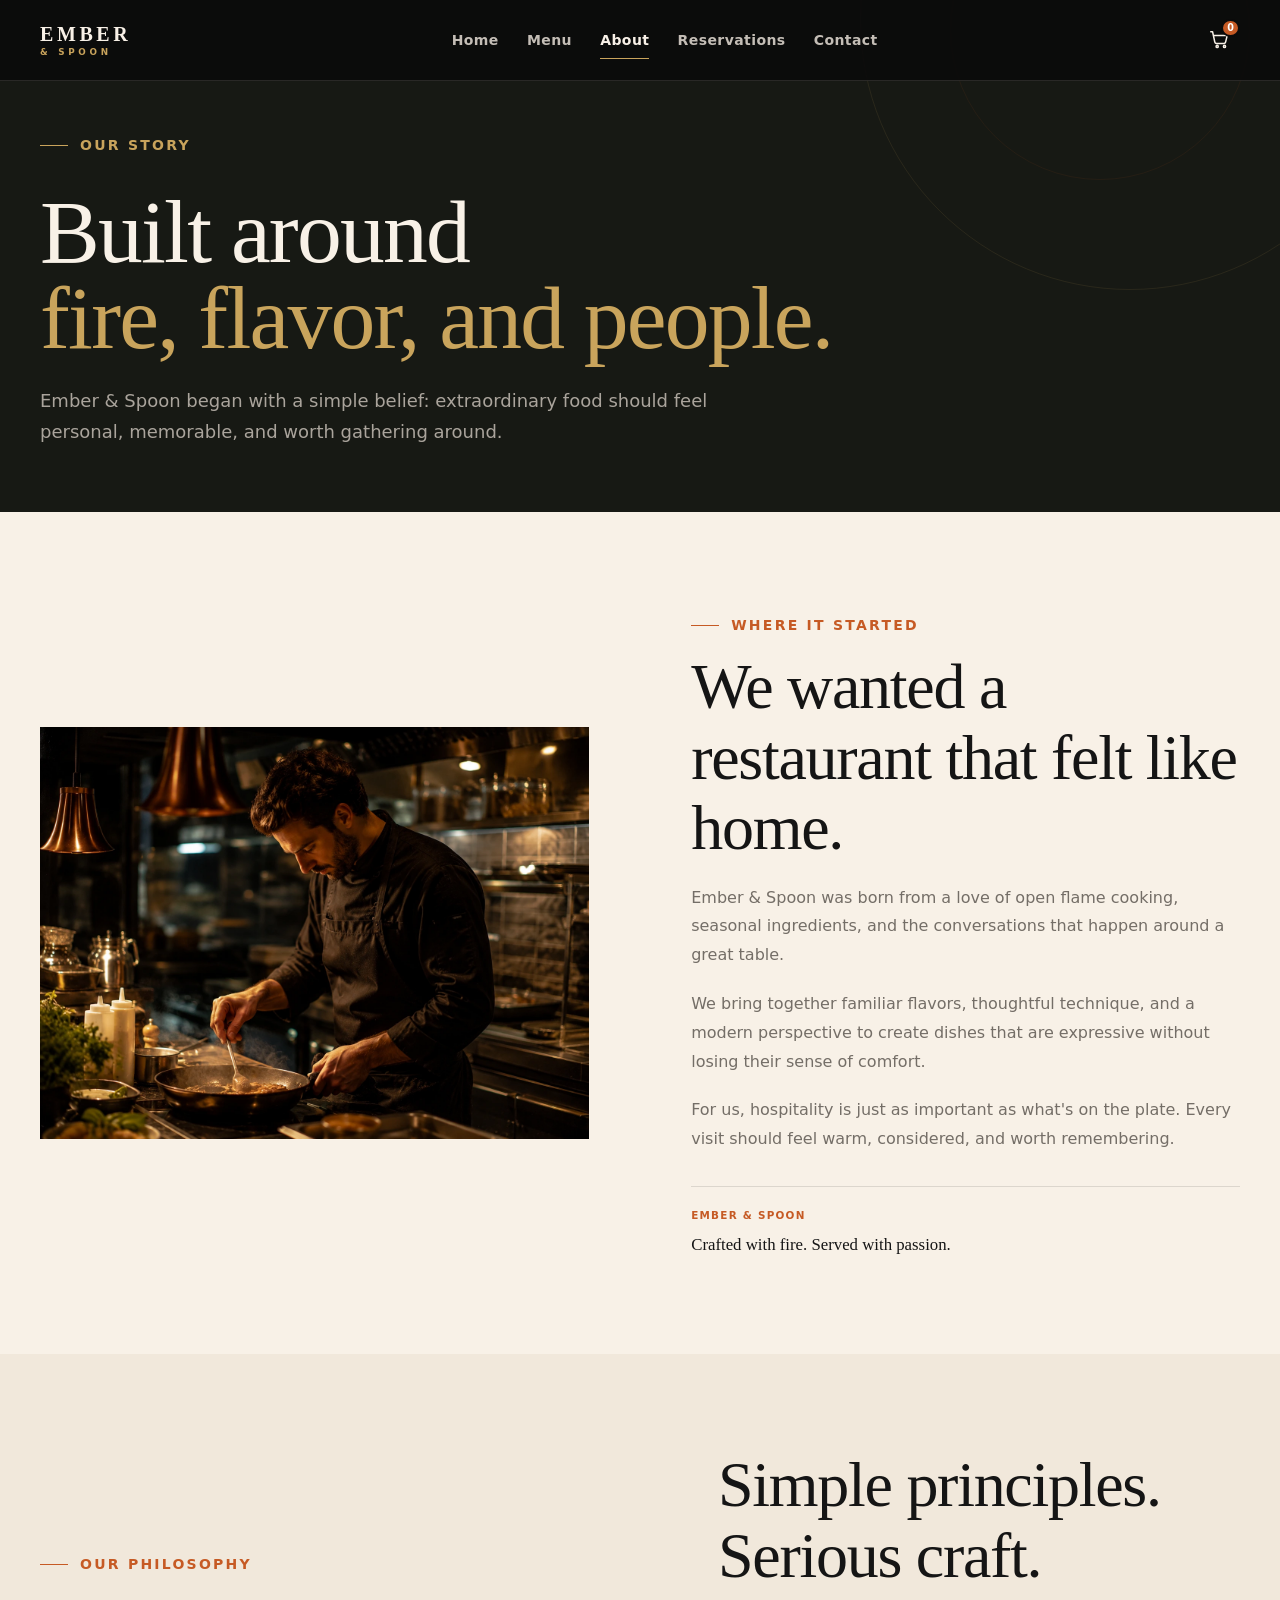
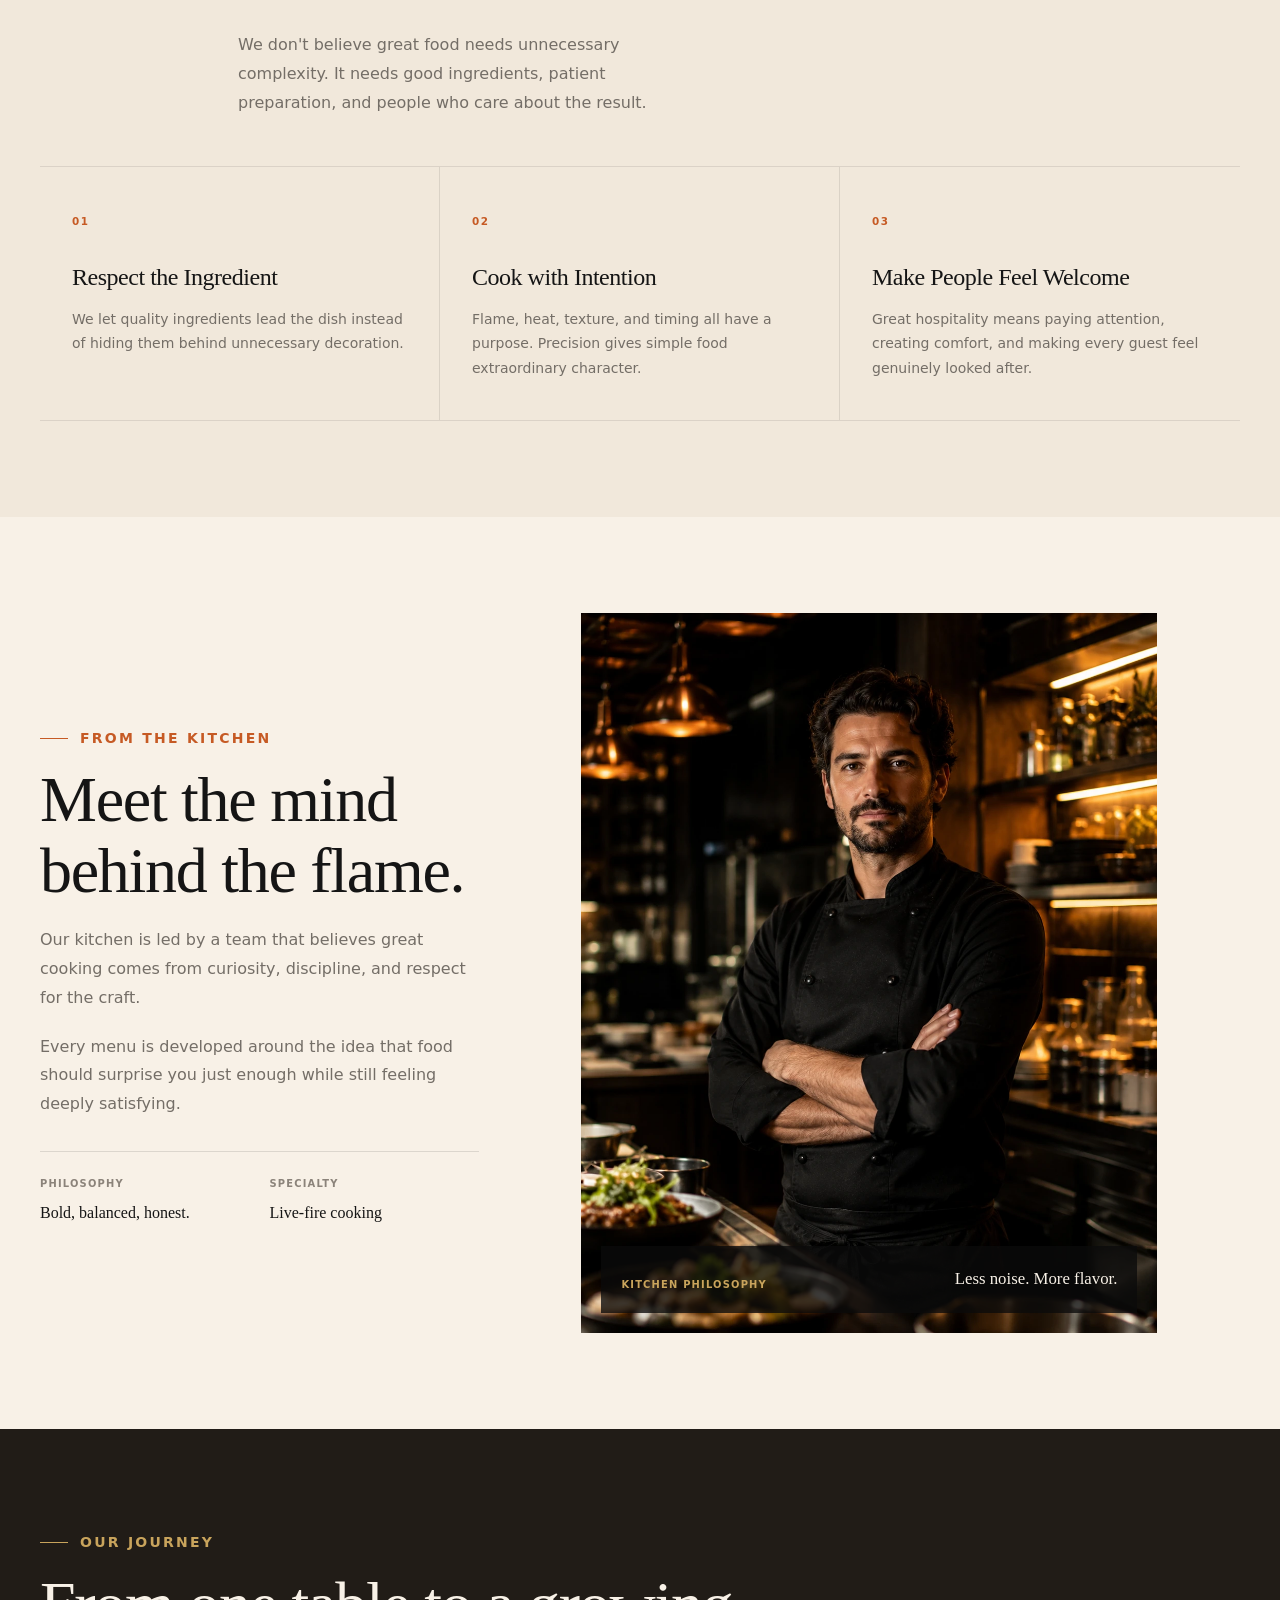
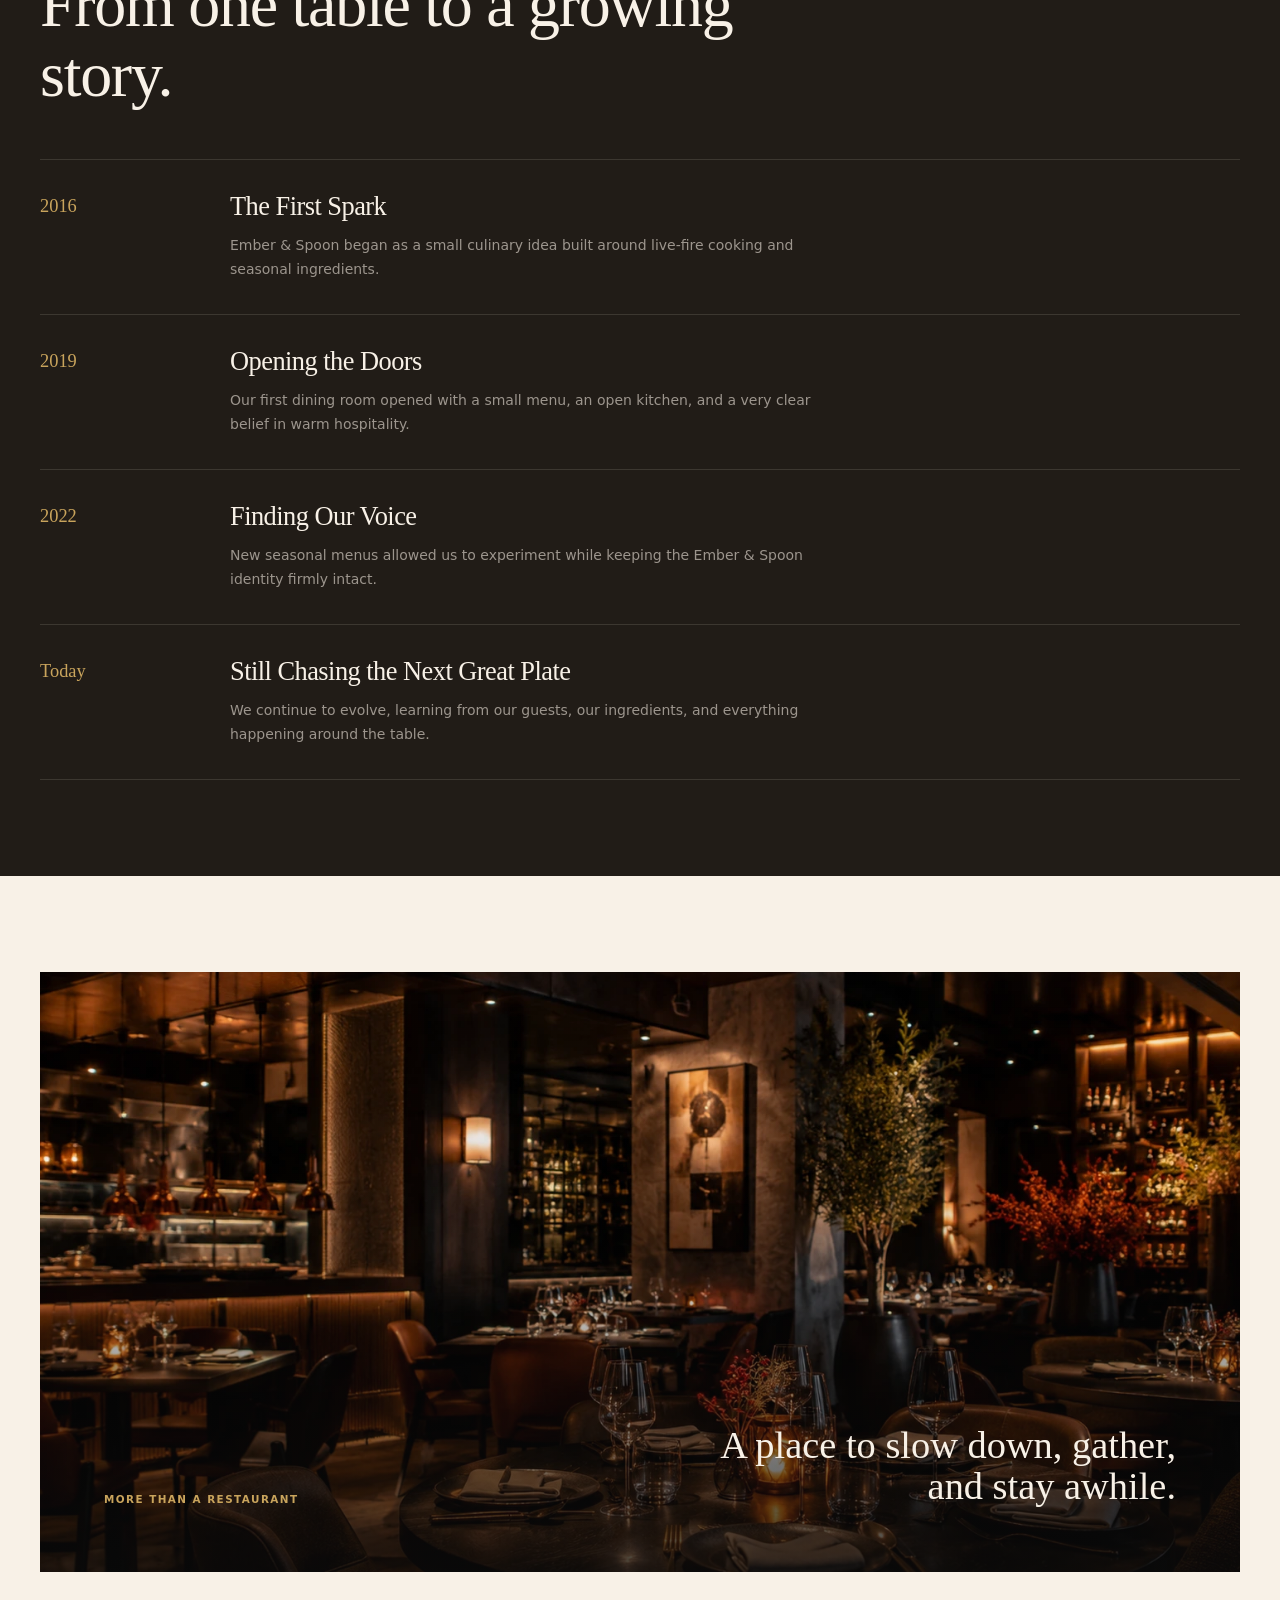
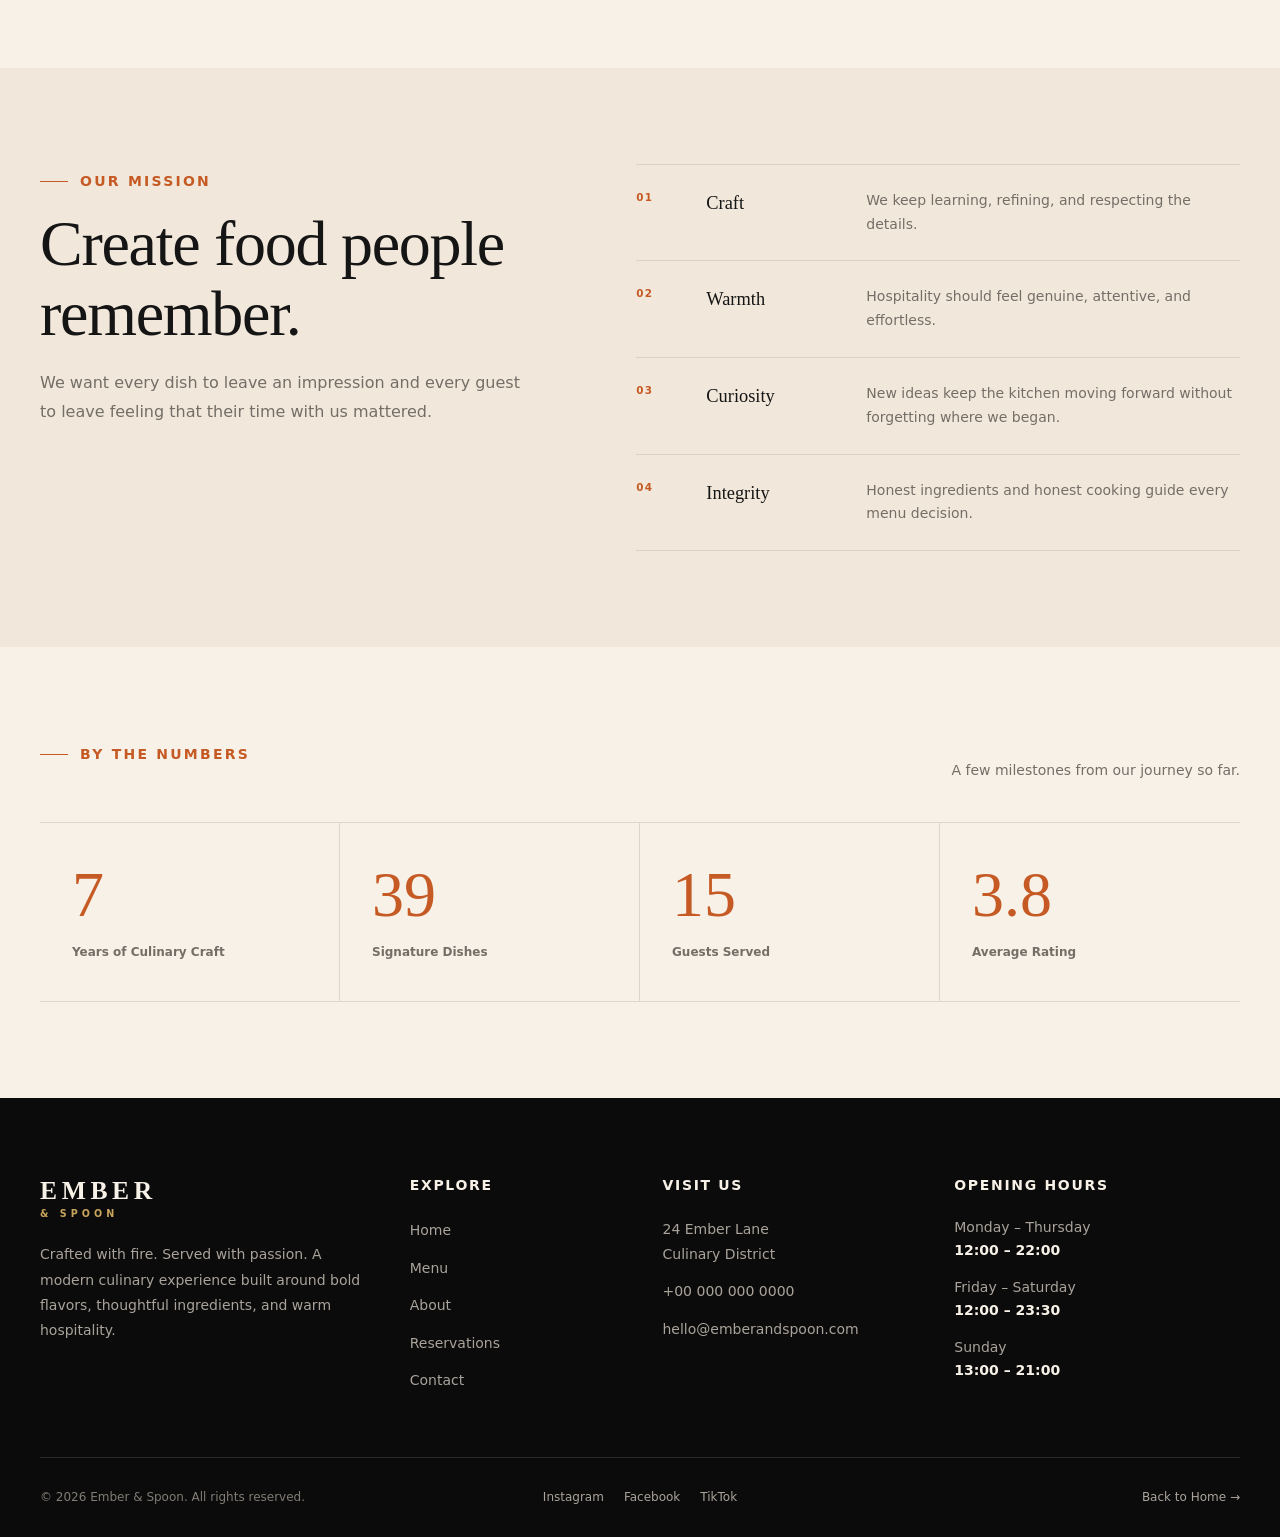
==== commit d2c62285: "update" ====
--- a/about.html
+++ b/about.html
@@ -26,6 +26,13 @@
 
 
 <body>
+
+<a
+    href="#main-content"
+    class="skip-link"
+>
+    Skip to main content
+</a>
 
     <!-- =====================================================
          HEADER / NAVIGATION
@@ -177,7 +184,7 @@
          MAIN CONTENT
          ===================================================== -->
 
-    <main>
+    <main id="main-content">
 
         <!-- About Hero -->
 
--- a/css/style.css
+++ b/css/style.css
@@ -8755,4 +8755,788 @@
         font-size: 0.68rem;
     }
 
+}
+/* =========================================================
+   30. CONTACT PAGE
+   ========================================================= */
+
+
+/* =========================================================
+   CONTACT HERO
+   ========================================================= */
+
+.contact-hero {
+    position: relative;
+
+    display: flex;
+
+    align-items: center;
+
+    min-height: 52vh;
+
+    padding-top:
+        calc(
+            var(--header-height) + var(--space-12)
+        );
+
+    padding-bottom: var(--space-16);
+
+    background-color: #171914;
+
+    color: var(--color-cream);
+
+    overflow: hidden;
+}
+
+
+.contact-hero::before {
+    content: "";
+
+    position: absolute;
+
+    top: -220px;
+
+    right: -100px;
+
+    width: 500px;
+    height: 500px;
+
+    border:
+        1px solid rgba(201, 164, 92, 0.1);
+
+    border-radius: 50%;
+}
+
+
+.contact-hero-content {
+    position: relative;
+
+    z-index: 1;
+
+    max-width: 900px;
+}
+
+
+.contact-hero .section-label {
+    color: var(--color-gold);
+}
+
+
+.contact-hero-title {
+    margin-top: var(--space-4);
+
+    font-size: clamp(
+        3.4rem,
+        7vw,
+        6rem
+    );
+
+    line-height: 0.96;
+}
+
+
+.contact-hero-title span {
+    display: block;
+
+    color: var(--color-gold);
+}
+
+
+.contact-hero-description {
+    max-width: 680px;
+
+    margin-top: var(--space-6);
+
+    color: #AAA49C;
+
+    font-size: var(--text-lg);
+
+    line-height: 1.75;
+}
+
+
+/* =========================================================
+   CONTACT LAYOUT
+   ========================================================= */
+
+.contact-section {
+    background-color: var(--color-cream);
+}
+
+
+.contact-layout {
+    display: grid;
+
+    grid-template-columns:
+        minmax(0, 0.75fr)
+        minmax(0, 1.25fr);
+
+    gap: clamp(
+        3rem,
+        8vw,
+        8rem
+    );
+
+    align-items: start;
+}
+
+
+/* =========================================================
+   CONTACT INFORMATION
+   ========================================================= */
+
+.contact-information {
+    position: sticky;
+
+    top:
+        calc(
+            var(--header-height) + var(--space-8)
+        );
+}
+
+
+.contact-information .section-title span {
+    color: var(--color-ember);
+}
+
+
+.contact-details-list {
+    margin-top: var(--space-10);
+
+    border-top:
+        1px solid var(--color-border-light);
+}
+
+
+.contact-detail-item {
+    padding-block: var(--space-6);
+
+    border-bottom:
+        1px solid var(--color-border-light);
+}
+
+
+.contact-detail-label {
+    display: block;
+
+    margin-bottom: var(--space-3);
+
+    color: var(--color-ember);
+
+    font-size: 0.65rem;
+
+    font-weight: 800;
+
+    letter-spacing: 0.12em;
+
+    text-transform: uppercase;
+}
+
+
+.contact-detail-item address,
+.contact-detail-item p,
+.contact-detail-item a {
+    color: #746E67;
+
+    font-size: var(--text-sm);
+
+    line-height: 1.75;
+
+    text-decoration: none;
+}
+
+
+.contact-detail-item a {
+    transition:
+        color var(--transition-fast);
+}
+
+
+.contact-detail-item a:hover {
+    color: var(--color-ember);
+}
+
+
+.contact-detail-item p + p {
+    margin-top: var(--space-3);
+}
+
+
+/* =========================================================
+   CONTACT SOCIALS
+   ========================================================= */
+
+.contact-socials {
+    margin-top: var(--space-8);
+}
+
+
+.contact-social-links {
+    display: flex;
+
+    flex-wrap: wrap;
+
+    gap: var(--space-5);
+}
+
+
+.contact-social-links a {
+    color: var(--color-text-dark);
+
+    font-size: var(--text-xs);
+
+    font-weight: 800;
+
+    transition:
+        color var(--transition-fast);
+}
+
+
+.contact-social-links a:hover {
+    color: var(--color-ember);
+}
+
+
+/* =========================================================
+   CONTACT FORM
+   ========================================================= */
+
+.contact-form-area {
+    padding:
+        clamp(2rem, 5vw, 4rem);
+
+    background-color: #F1E8DB;
+
+    border:
+        1px solid rgba(21, 21, 21, 0.08);
+}
+
+
+.contact-form-header {
+    margin-bottom: var(--space-10);
+}
+
+
+.contact-form-header h2 {
+    margin-top: var(--space-3);
+
+    font-size: clamp(
+        2rem,
+        4vw,
+        3rem
+    );
+}
+
+
+.contact-form-header p {
+    margin-top: var(--space-4);
+
+    color: #746E67;
+
+    line-height: 1.7;
+}
+
+
+.contact-form {
+    display: flex;
+
+    flex-direction: column;
+
+    gap: var(--space-6);
+}
+
+
+.contact-form-grid {
+    display: grid;
+
+    grid-template-columns:
+        repeat(2, minmax(0, 1fr));
+
+    gap: var(--space-5);
+}
+
+
+.contact-submit {
+    align-self: flex-start;
+
+    margin-top: var(--space-2);
+}
+
+
+.contact-form-note {
+    color: #8A827A;
+
+    font-size: var(--text-xs);
+
+    line-height: 1.5;
+}
+
+
+.contact-form-status {
+    min-height: 22px;
+
+    color: var(--color-ember);
+
+    font-size: var(--text-sm);
+
+    font-weight: 700;
+}
+
+
+/* =========================================================
+   CONTACT MAP
+   ========================================================= */
+
+.contact-map-section {
+    background-color: #211C17;
+}
+
+
+.contact-map {
+    position: relative;
+
+    min-height: 420px;
+
+    display: flex;
+
+    align-items: center;
+
+    justify-content: center;
+
+    overflow: hidden;
+
+    background-color: #151612;
+
+    border:
+        1px solid rgba(201, 164, 92, 0.12);
+}
+
+
+/*
+    These simple lines create a visual map-like surface
+    without loading an external map library.
+*/
+
+.contact-map::before,
+.contact-map::after {
+    content: "";
+
+    position: absolute;
+
+    inset: 8%;
+
+    border:
+        1px solid rgba(248, 241, 231, 0.06);
+
+    transform:
+        rotate(-12deg)
+        scale(1.15);
+}
+
+
+.contact-map::after {
+    transform:
+        rotate(18deg)
+        scale(1.15);
+}
+
+
+.contact-map-content {
+    position: relative;
+
+    z-index: 1;
+
+    max-width: 440px;
+
+    text-align: center;
+
+    padding: var(--space-10);
+}
+
+
+.contact-map-pin {
+    display: inline-flex;
+
+    align-items: center;
+
+    justify-content: center;
+
+    width: 58px;
+    height: 58px;
+
+    border:
+        1px solid var(--color-gold);
+
+    color: var(--color-gold);
+
+    font-size: 1.4rem;
+}
+
+
+.contact-map-content .section-label {
+    margin-top: var(--space-6);
+
+    color: var(--color-gold);
+}
+
+
+.contact-map-content h2 {
+    margin-top: var(--space-3);
+
+    color: var(--color-cream);
+
+    font-family: var(--font-display);
+
+    font-size: clamp(
+        2rem,
+        4vw,
+        3rem
+    );
+
+    font-weight: 500;
+}
+
+
+.contact-map-content p {
+    margin-top: var(--space-4);
+
+    color: #918A82;
+
+    font-size: var(--text-sm);
+
+    line-height: 1.7;
+}
+
+
+/* =========================================================
+   FAQ
+   ========================================================= */
+
+.contact-faq {
+    background-color: var(--color-cream);
+}
+
+
+.contact-faq-header {
+    max-width: 760px;
+
+    margin-bottom: var(--space-10);
+}
+
+
+.contact-faq-header .section-title span {
+    color: var(--color-ember);
+}
+
+
+.faq-list {
+    max-width: 960px;
+
+    margin-inline: auto;
+
+    border-top:
+        1px solid var(--color-border-light);
+}
+
+
+.faq-item {
+    border-bottom:
+        1px solid var(--color-border-light);
+}
+
+
+.faq-question {
+    width: 100%;
+
+    display: flex;
+
+    align-items: center;
+
+    justify-content: space-between;
+
+    gap: var(--space-6);
+
+    padding:
+        var(--space-6)
+        0;
+
+    color: var(--color-text-dark);
+
+    font-family: inherit;
+
+    font-size: var(--text-base);
+
+    font-weight: 700;
+
+    text-align: left;
+}
+
+
+.faq-question:hover {
+    color: var(--color-ember);
+}
+
+
+.faq-question:focus-visible {
+    outline:
+        2px solid var(--color-ember);
+
+    outline-offset: 4px;
+}
+
+
+.faq-icon {
+    display: inline-flex;
+
+    align-items: center;
+
+    justify-content: center;
+
+    flex-shrink: 0;
+
+    width: 32px;
+    height: 32px;
+
+    border:
+        1px solid var(--color-border-light);
+
+    color: var(--color-ember);
+
+    font-size: 1.2rem;
+
+    font-weight: 400;
+
+    transition:
+        transform var(--transition-base),
+        background-color var(--transition-base),
+        color var(--transition-base);
+}
+
+
+.faq-question[aria-expanded="true"]
+.faq-icon {
+    transform: rotate(45deg);
+
+    background-color: var(--color-ember);
+
+    border-color: var(--color-ember);
+
+    color: var(--color-white);
+}
+
+
+.faq-answer {
+    padding:
+        0
+        3.5rem
+        var(--space-6)
+        0;
+}
+
+
+.faq-answer p {
+    max-width: 760px;
+
+    color: #746E67;
+
+    font-size: var(--text-sm);
+
+    line-height: 1.8;
+}
+
+
+/* =========================================================
+   CONTACT RESPONSIVE — TABLET
+   ========================================================= */
+
+@media (max-width: 900px) {
+
+    .contact-layout {
+        grid-template-columns: 1fr;
+    }
+
+
+    .contact-information {
+        position: static;
+    }
+
+
+    .contact-map {
+        min-height: 360px;
+    }
+
+}
+
+
+/* =========================================================
+   CONTACT RESPONSIVE — MOBILE
+   ========================================================= */
+
+@media (max-width: 768px) {
+
+    .contact-hero {
+        min-height: auto;
+    }
+
+
+    .contact-hero-title {
+        font-size: clamp(
+            3rem,
+            11vw,
+            4.6rem
+        );
+    }
+
+
+    .contact-form-area {
+        padding:
+            var(--space-8)
+            var(--space-6);
+    }
+
+
+    .contact-form-grid {
+        grid-template-columns: 1fr;
+    }
+
+
+    .contact-submit {
+        width: 100%;
+    }
+
+
+    .faq-answer {
+        padding-right: var(--space-4);
+    }
+
+}
+
+
+/* =========================================================
+   CONTACT RESPONSIVE — SMALL PHONES
+   ========================================================= */
+
+@media (max-width: 480px) {
+
+    .contact-form-area {
+        padding:
+            var(--space-7)
+            var(--space-5);
+    }
+
+
+    .contact-map {
+        min-height: 300px;
+    }
+
+
+    .contact-map-content {
+        padding: var(--space-6);
+    }
+
+}
+
+/* =========================================================
+   ACCESSIBILITY — SKIP LINK
+   ========================================================= */
+
+.skip-link {
+    position: fixed;
+
+    top: 0;
+    left: 1rem;
+
+    z-index: 9999;
+
+    padding:
+        0.75rem 1rem;
+
+    background-color:
+        var(--color-cream);
+
+    color:
+        var(--color-text-dark);
+
+    border:
+        1px solid var(--color-text-dark);
+
+    font-size: 0.8rem;
+
+    font-weight: 800;
+
+    text-decoration: none;
+
+    transform:
+        translateY(-150%);
+
+    transition:
+        transform 180ms ease;
+}
+
+
+.skip-link:focus {
+    transform:
+        translateY(1rem);
+
+    outline:
+        2px solid var(--color-gold);
+
+    outline-offset: 3px;
+}
+/* =========================================================
+   ACCESSIBILITY — KEYBOARD FOCUS
+   ========================================================= */
+
+:focus-visible {
+    outline:
+        2px solid var(--color-gold);
+
+    outline-offset:
+        4px;
+}
+
+
+a:focus-visible,
+button:focus-visible,
+input:focus-visible,
+select:focus-visible,
+textarea:focus-visible {
+    outline:
+        2px solid var(--color-gold);
+
+    outline-offset:
+        4px;
+}
+
+
+/*
+    Form controls already have their own focus styling.
+    Keep the gold outline subtle so it supports rather
+    than overwhelms the existing design.
+*/
+
+input:focus-visible,
+select:focus-visible,
+textarea:focus-visible {
+    box-shadow:
+        0 0 0 3px
+        rgba(201, 164, 92, 0.12);
+}
+/* =========================================================
+   ACCESSIBILITY — REDUCED MOTION
+   ========================================================= */
+
+@media (prefers-reduced-motion: reduce) {
+
+    *,
+    *::before,
+    *::after {
+        scroll-behavior: auto !important;
+
+        animation-duration: 0.01ms !important;
+        animation-iteration-count: 1 !important;
+
+        transition-duration: 0.01ms !important;
+    }
+
 }
